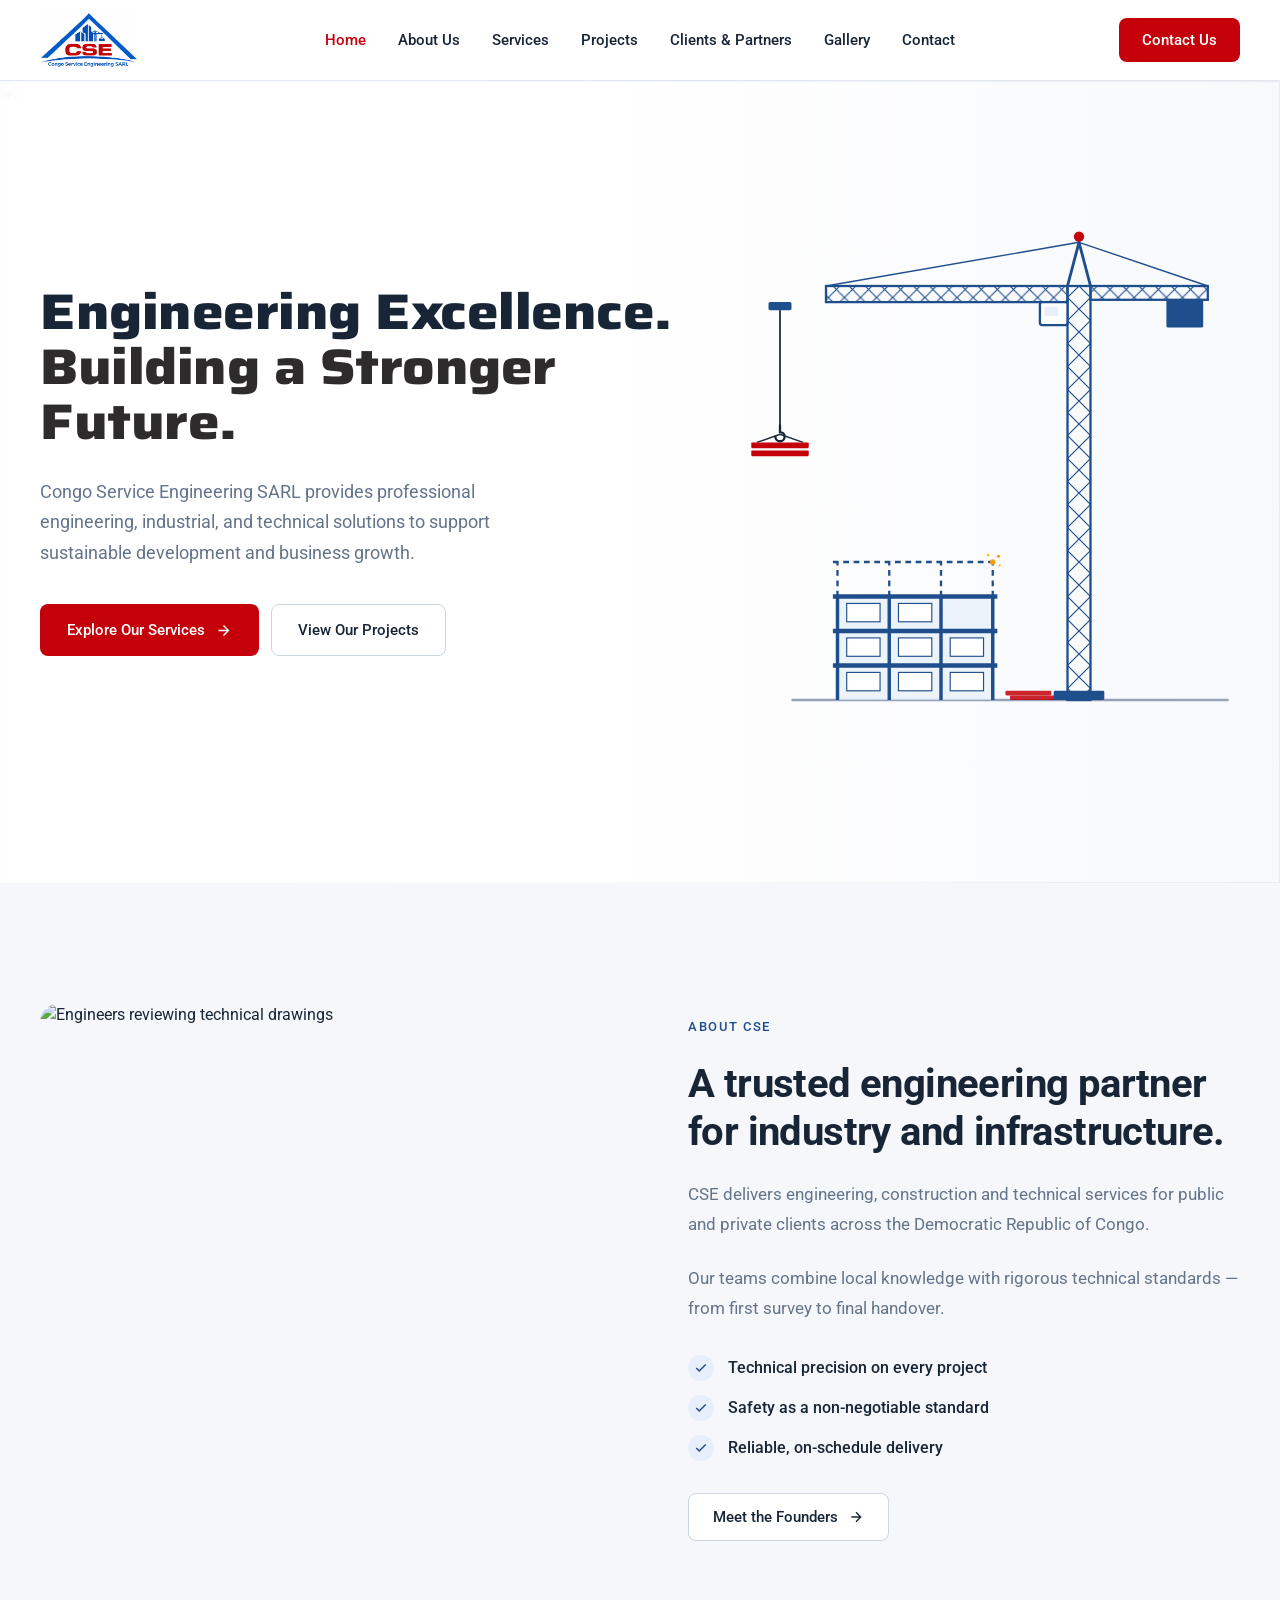
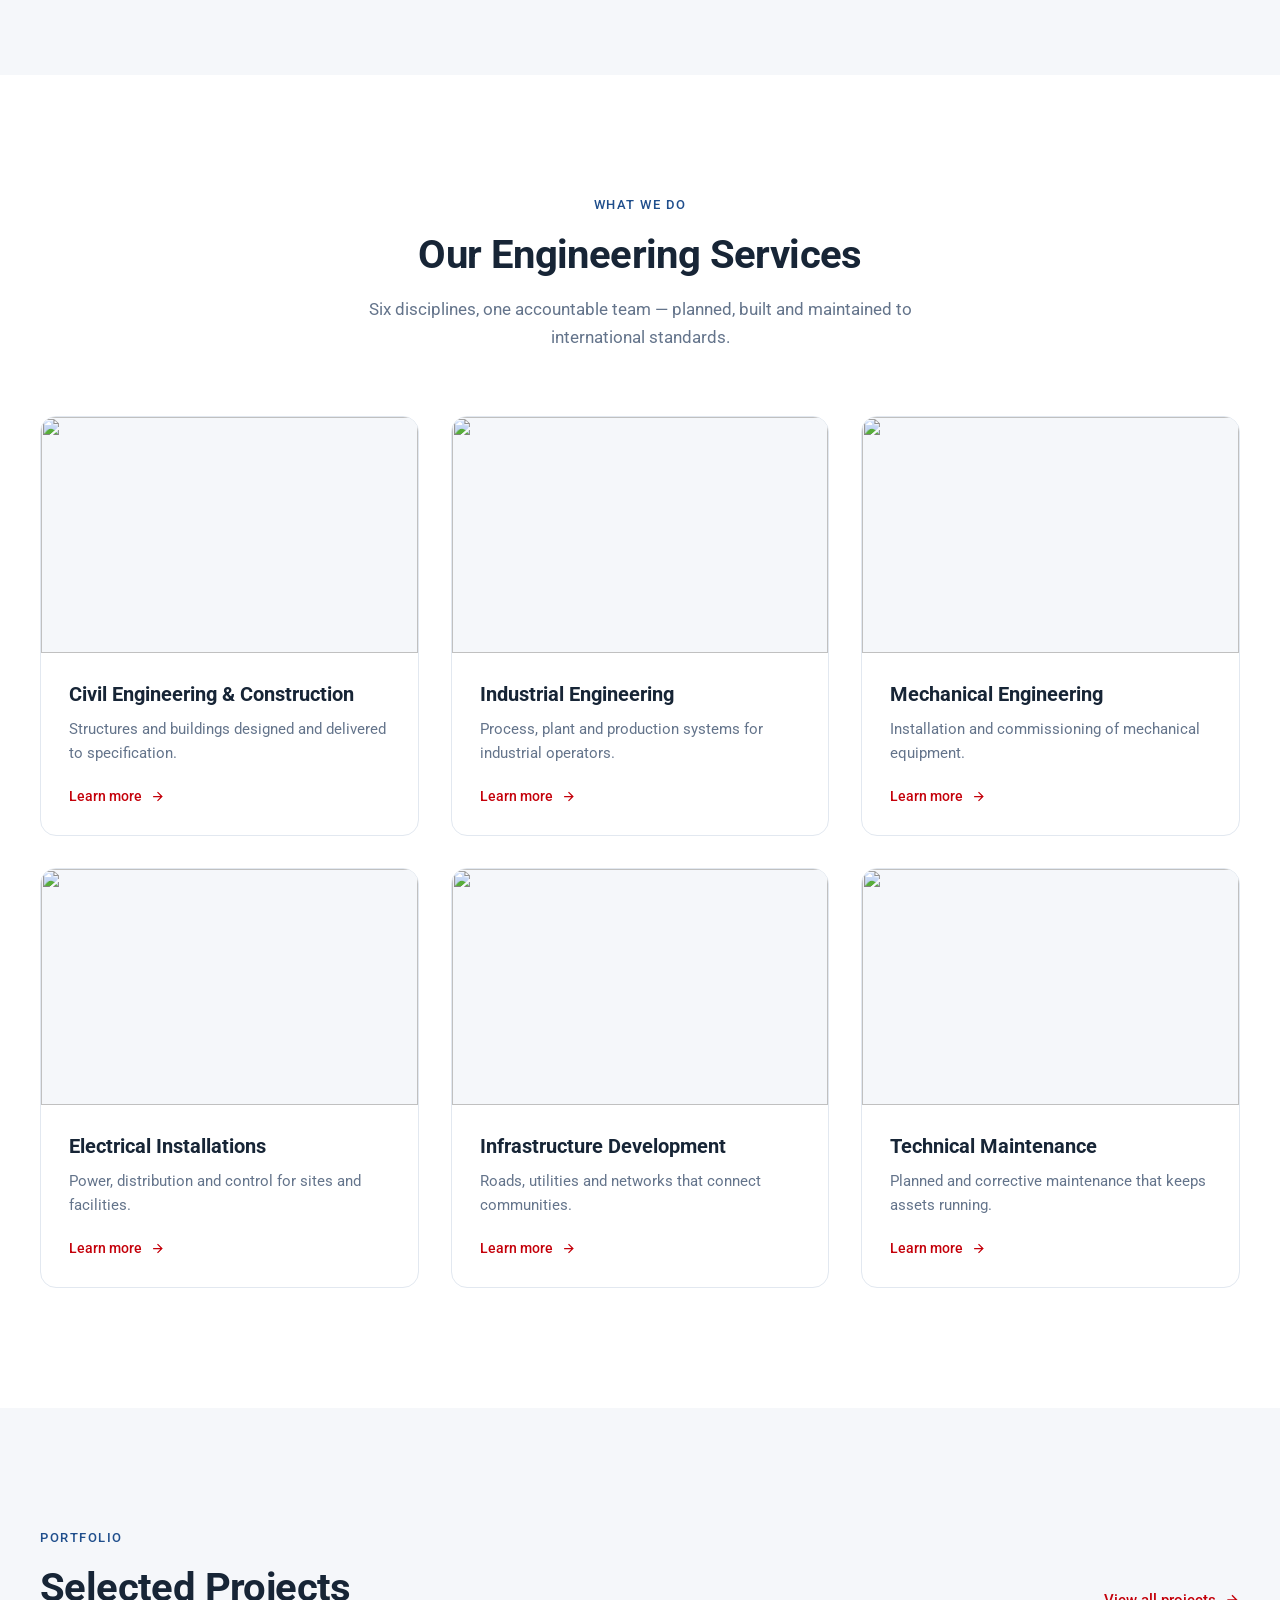
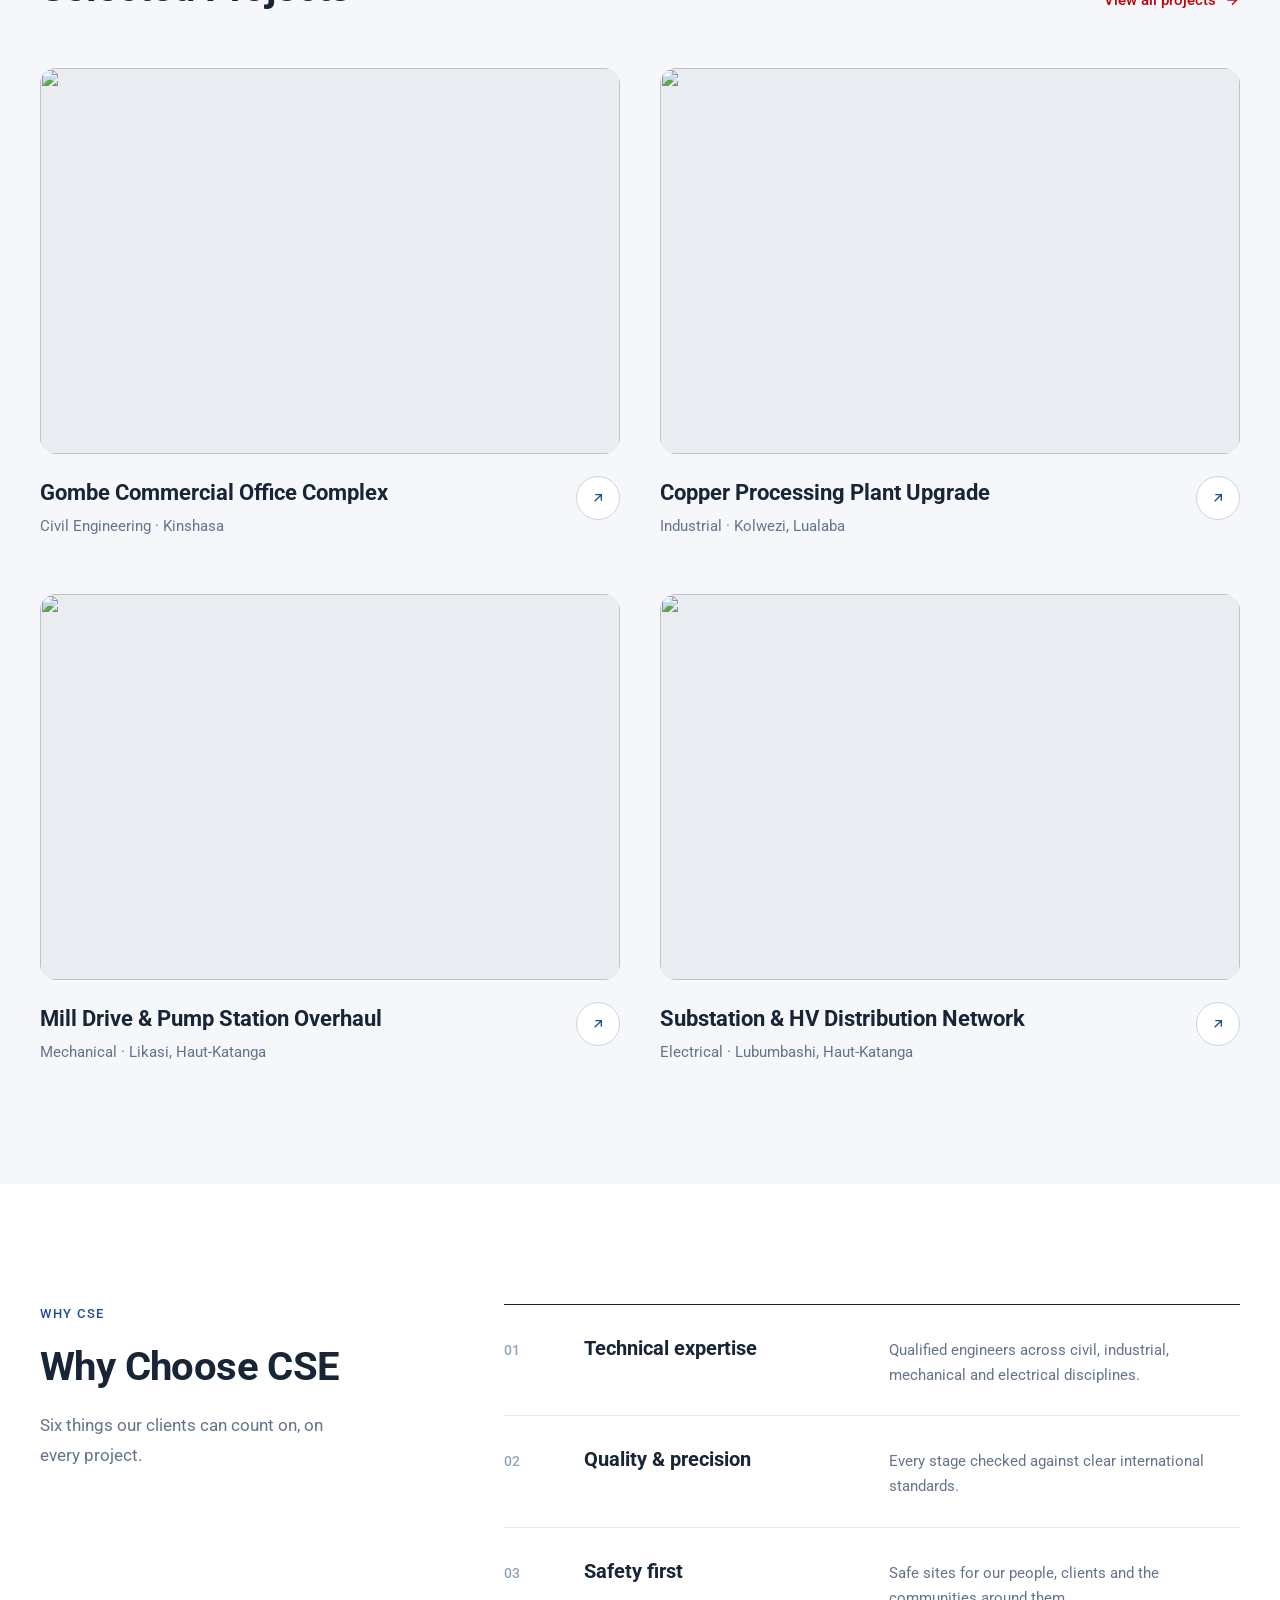
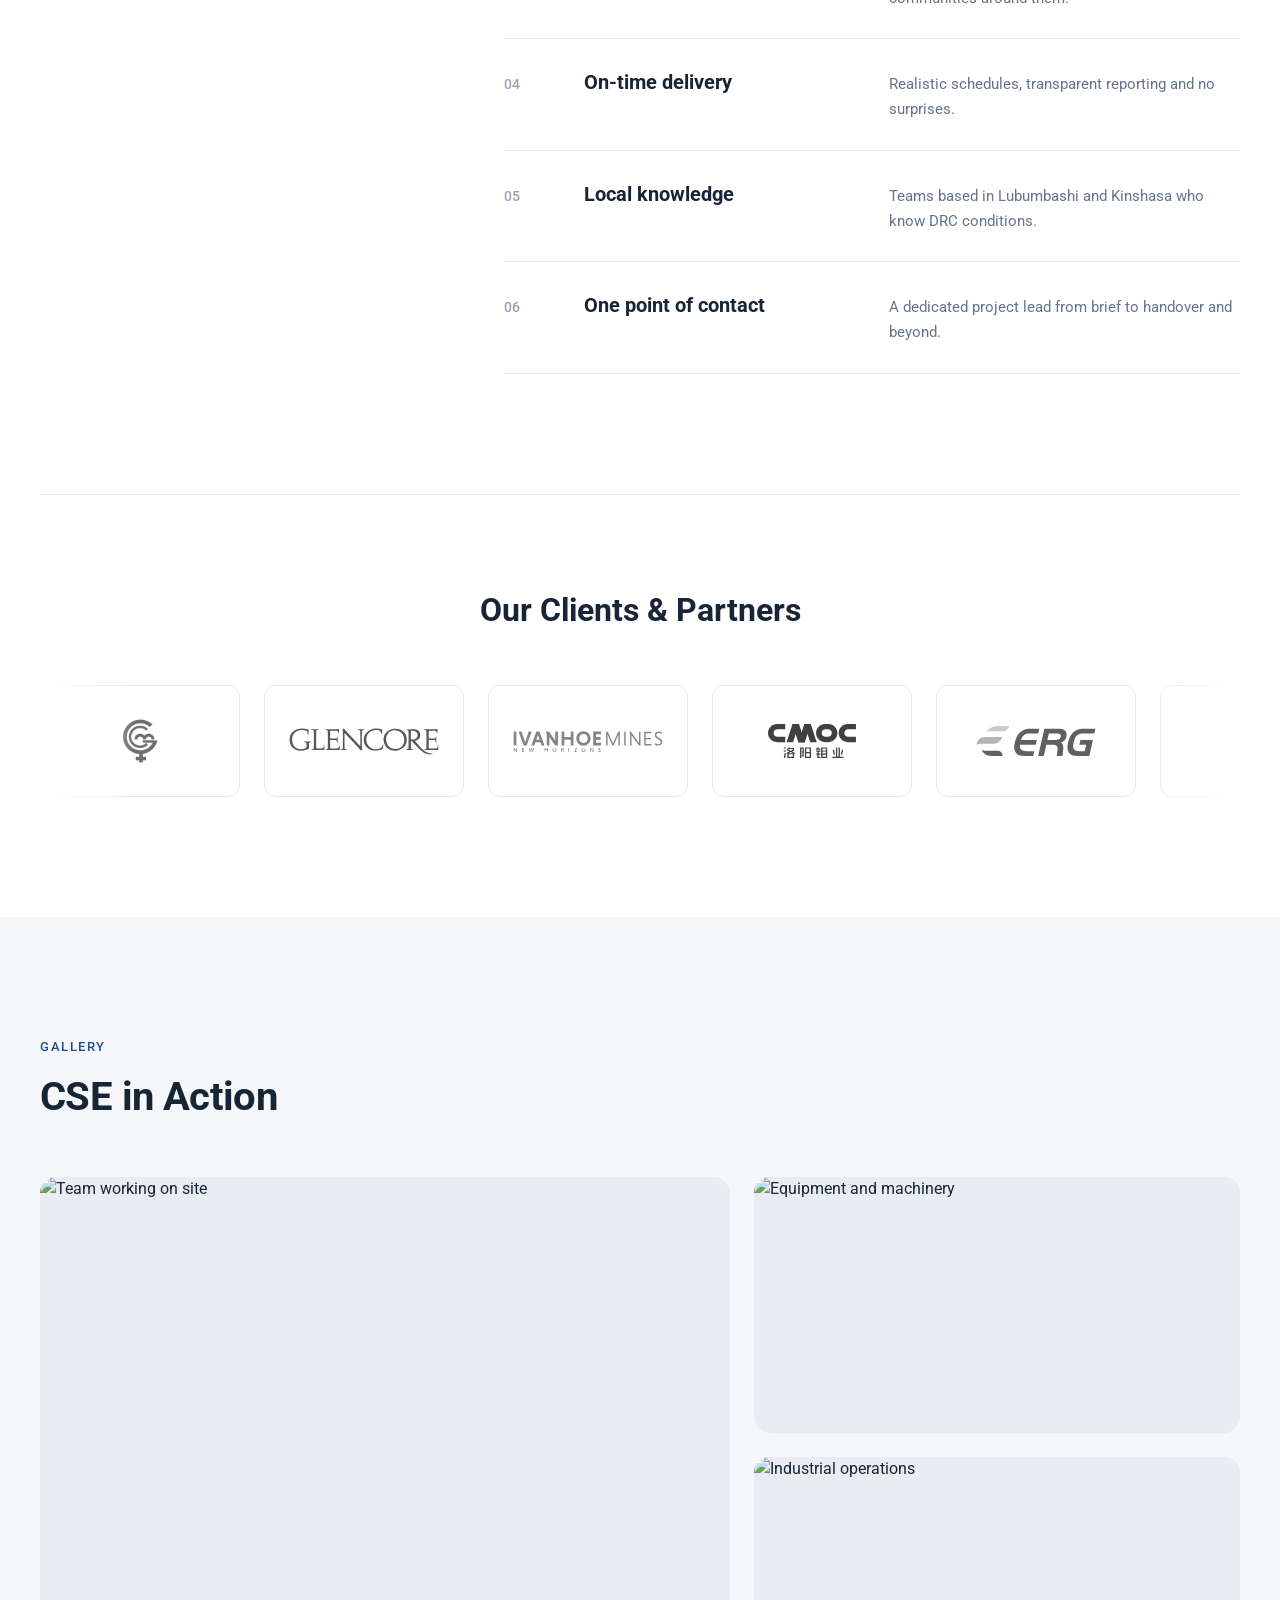
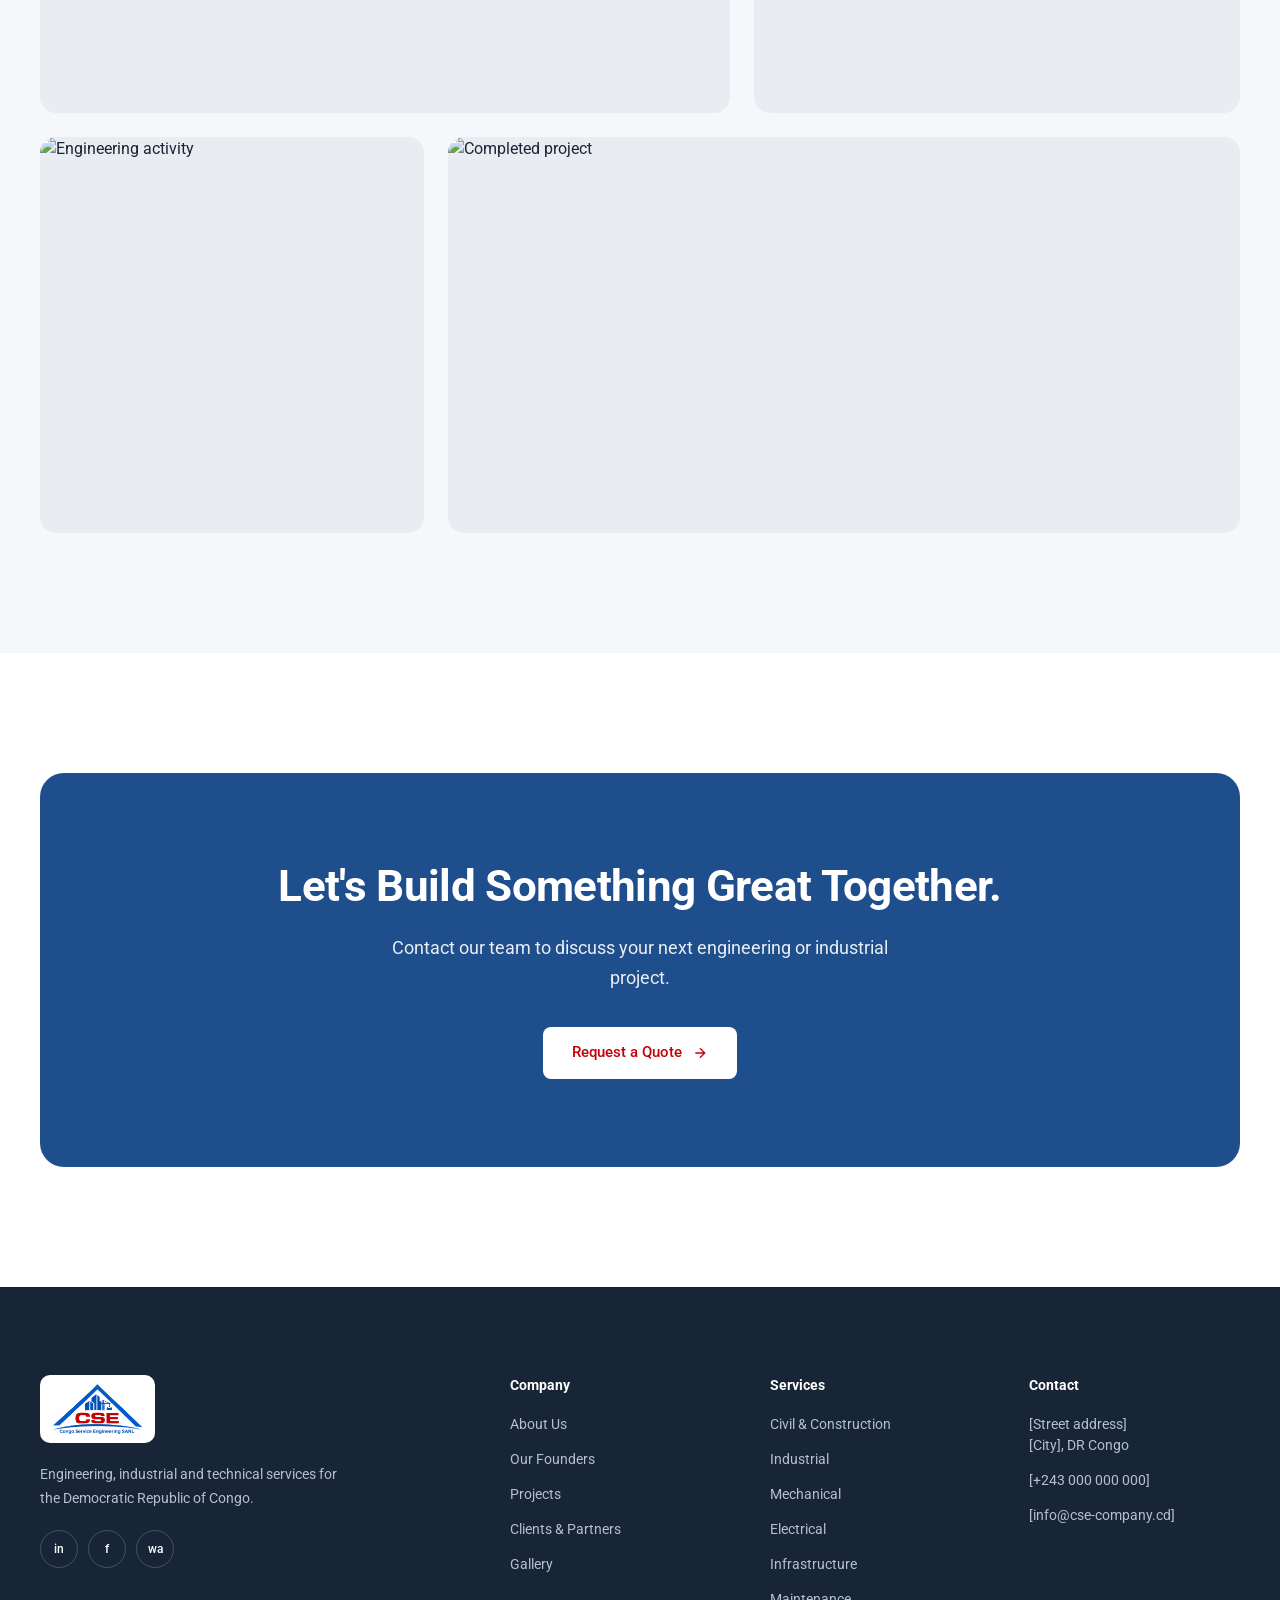
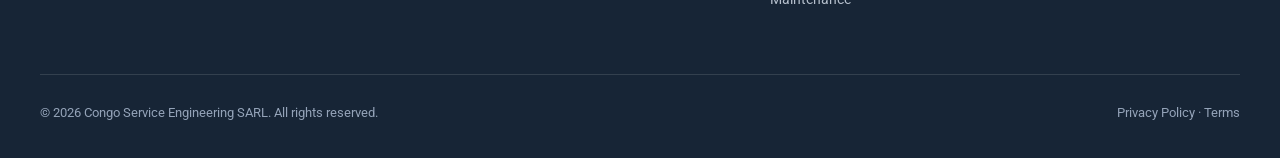
==== index.html @ 27ee791c "initial commit" ====
<!DOCTYPE html>
<html lang="en">
<head>
  <meta charset="utf-8">
  <meta name="viewport" content="width=device-width, initial-scale=1">
  <title>CSE — Congo Service Engineering SARL</title>
  <meta name="description" content="Congo Service Engineering SARL provides professional engineering, industrial and technical solutions across the Democratic Republic of Congo.">
  <link rel="icon" type="image/png" href="assets/cse-logo.png">
  <link rel="preconnect" href="https://fonts.googleapis.com">
  <link rel="preconnect" href="https://fonts.gstatic.com" crossorigin>
  <link href="https://fonts.googleapis.com/css2?family=Roboto:wght@400;500;700&family=Saira:wdth,wght@125,800&display=swap" rel="stylesheet">
  <link rel="stylesheet" href="css/styles.css">
</head>
<body>
  <a class="skip-link" href="#main">Skip to content</a>

  <header class="site-header">
    <div class="container header-inner">
      <a class="brand" href="index.html"><img src="assets/cse-logo.png" alt="CSE — Congo Service Engineering SARL" width="720" height="410"></a>
      <nav class="main-nav" aria-label="Main">
        <a href="index.html" aria-current="page">Home</a>
        <a href="index.html#about">About Us</a>
        <a href="services.html">Services</a>
        <a href="projects.html">Projects</a>
        <a href="index.html#clients">Clients &amp; Partners</a>
        <a href="index.html#gallery">Gallery</a>
        <a href="contact.html">Contact</a>
      </nav>
      <div class="header-actions">
        <a class="btn btn-primary btn-sm header-cta" href="contact.html">Contact Us</a>
        <button class="menu-toggle" type="button" aria-expanded="false" aria-controls="mobile-menu" aria-label="Open menu">
          <svg class="icon-open" width="20" height="20" viewBox="0 0 24 24" fill="none" stroke="currentColor" stroke-width="2" aria-hidden="true"><path d="M4 7h16M4 12h16M4 17h16"/></svg>
          <svg class="icon-close" width="20" height="20" viewBox="0 0 24 24" fill="none" stroke="currentColor" stroke-width="2" aria-hidden="true"><path d="M6 6l12 12M18 6 6 18"/></svg>
        </button>
      </div>
    </div>
    <nav class="mobile-menu" id="mobile-menu" aria-label="Mobile" hidden>
      <a href="index.html" aria-current="page">Home</a>
      <a href="index.html#about">About Us</a>
      <a href="services.html">Services</a>
      <a href="projects.html">Projects</a>
      <a href="index.html#clients">Clients &amp; Partners</a>
      <a href="index.html#gallery">Gallery</a>
      <a href="founders.html">Our Founders</a>
      <a class="btn btn-primary" href="contact.html">Contact Us</a>
    </nav>
  </header>

  <main id="main">
    <!-- Hero -->
    <section class="hero">
      <div class="hero__bg" aria-hidden="true">
        <img src="https://images.pexels.com/photos/2138126/pexels-photo-2138126.jpeg?auto=compress&cs=tinysrgb&w=1920" alt="" fetchpriority="high">
      </div>
      <div class="container hero__inner">
        <div class="hero__content">
          <span class="hero__badge">Engineering · DR Congo</span>
          <h1>Engineering Excellence.<br> <span>Building a Stronger Future.</span></h1>
          <p>Congo Service Engineering SARL provides professional engineering, industrial, and technical solutions to support sustainable development and business growth.</p>
          <div class="hero__actions">
            <a class="btn btn-primary" href="services.html">Explore Our Services
              <svg width="17" height="17" viewBox="0 0 24 24" fill="none" stroke="currentColor" stroke-width="2" aria-hidden="true"><path d="M5 12h14M12 5l7 7-7 7"/></svg>
            </a>
            <a class="btn btn-outline" href="projects.html">View Our Projects</a>
          </div>
          <div class="hero__media">
            <img class="cover" src="https://images.pexels.com/photos/1216589/pexels-photo-1216589.jpeg?auto=compress&cs=tinysrgb&w=800" alt="Engineers on an industrial site" loading="lazy">
          </div>
        </div>
        <div class="hero__art" aria-hidden="true">
          <svg viewBox="0 0 400 440" fill="none">
            <defs>
              <pattern id="lat-h" width="14" height="14" patternUnits="userSpaceOnUse"><path d="M0 0L14 14M14 0L0 14" stroke="#1F4E8C" stroke-width="1"/></pattern>
              <pattern id="lat-v" width="20" height="20" patternUnits="userSpaceOnUse"><path d="M0 0L20 20M20 0L0 20" stroke="#1F4E8C" stroke-width="1"/></pattern>
            </defs>

            <!-- ground -->
            <path d="M10 420H390" stroke="#94A3B8" stroke-width="2"/>

            <!-- building under construction -->
            <g class="build">
              <rect x="50" y="330" width="135" height="90" fill="#E6EFFB" opacity=".7"/>
              <path d="M50 420V330M95 420V330M140 420V330M185 420V330" stroke="#1F4E8C" stroke-width="3"/>
              <path d="M46 390H189M46 360H189M46 330H189" stroke="#1F4E8C" stroke-width="4"/>
              <g fill="#fff" stroke="#1F4E8C" stroke-width="1">
                <rect x="58" y="396" width="29" height="16"/><rect x="103" y="396" width="29" height="16"/><rect x="148" y="396" width="29" height="16"/>
                <rect x="58" y="366" width="29" height="16"/><rect x="103" y="366" width="29" height="16"/><rect x="148" y="366" width="29" height="16"/>
                <rect x="58" y="336" width="29" height="16"/><rect x="103" y="336" width="29" height="16"/>
              </g>
              <!-- unfinished top floor -->
              <path d="M50 330V300M95 330V300M140 330V300M185 330V300M46 300H189" stroke="#1F4E8C" stroke-width="2" stroke-dasharray="5 4"/>
              <g class="sparks">
                <circle cx="185" cy="300" r="2.4" fill="#F59E0B"/>
                <circle cx="190" cy="295" r="1.4" fill="#F59E0B"/>
                <circle cx="181" cy="294" r="1.2" fill="#FBBF24"/>
                <circle cx="191" cy="303" r="1" fill="#FBBF24"/>
              </g>
            </g>

            <!-- beams waiting to be lifted -->
            <g fill="#C4000A" opacity=".85">
              <rect x="196" y="412" width="40" height="4" rx="1"/><rect x="200" y="416" width="40" height="4" rx="1"/>
            </g>

            <!-- tower crane -->
            <rect x="250" y="60" width="20" height="360" fill="url(#lat-v)" stroke="#1F4E8C" stroke-width="2"/>
            <rect x="238" y="412" width="44" height="8" rx="1" fill="#1F4E8C"/>
            <path d="M250 60L260 22L270 60" stroke="#1F4E8C" stroke-width="2.5" stroke-linejoin="round"/>
            <path d="M260 22L40 60M260 22L372 60" stroke="#1F4E8C" stroke-width="1.2"/>
            <rect x="40" y="60" width="210" height="14" fill="url(#lat-h)" stroke="#1F4E8C" stroke-width="2"/>
            <rect x="270" y="60" width="102" height="12" fill="url(#lat-h)" stroke="#1F4E8C" stroke-width="2"/>
            <rect x="336" y="72" width="32" height="24" rx="1" fill="#1F4E8C"/>
            <rect x="226" y="74" width="24" height="20" rx="2" fill="#fff" stroke="#1F4E8C" stroke-width="2"/>
            <rect x="230" y="78" width="12" height="8" fill="#E6EFFB"/>
            <circle class="beacon" cx="260" cy="17" r="4.5" fill="#C4000A"/>

            <!-- trolley, cable and load -->
            <g class="trolley">
              <rect x="-10" y="74" width="20" height="7" rx="1.5" fill="#1F4E8C"/>
              <rect class="cable" x="-0.75" y="81" width="1.5" height="100" fill="#172536"/>
              <g class="hoist">
                <g class="swing">
                  <path d="M0 181v6a4 4 0 1 1-4 4" stroke="#172536" stroke-width="2" stroke-linecap="round"/>
                  <path d="M-20 196L0 189L20 196" stroke="#172536" stroke-width="1.2"/>
                  <rect x="-25" y="196" width="50" height="5" rx="1" fill="#C4000A"/>
                  <rect x="-25" y="203" width="50" height="5" rx="1" fill="#C4000A"/>
                </g>
              </g>
            </g>
          </svg>
        </div>
      </div>
    </section>

    <!-- About -->
    <section class="section section--soft" id="about" aria-labelledby="about-title">
      <div class="container about-grid">
        <div class="about-media">
          <img src="https://images.pexels.com/photos/8961065/pexels-photo-8961065.jpeg?auto=compress&cs=tinysrgb&w=1200" alt="Engineers reviewing technical drawings" loading="lazy">
        </div>
        <div class="about-body">
          <span class="eyebrow">About CSE</span>
          <h2 class="h2" id="about-title">A trusted engineering partner for industry and infrastructure.</h2>
          <p class="lead">CSE delivers engineering, construction and technical services for public and private clients across the Democratic Republic of Congo.</p>
          <p class="lead">Our teams combine local knowledge with rigorous technical standards — from first survey to final handover.</p>
          <ul class="check-list">
            <li><span class="check" aria-hidden="true"><svg width="14" height="14" viewBox="0 0 24 24" fill="none" stroke="currentColor" stroke-width="2.5"><path d="M20 6 9 17l-5-5"/></svg></span>Technical precision on every project</li>
            <li><span class="check" aria-hidden="true"><svg width="14" height="14" viewBox="0 0 24 24" fill="none" stroke="currentColor" stroke-width="2.5"><path d="M20 6 9 17l-5-5"/></svg></span>Safety as a non-negotiable standard</li>
            <li><span class="check" aria-hidden="true"><svg width="14" height="14" viewBox="0 0 24 24" fill="none" stroke="currentColor" stroke-width="2.5"><path d="M20 6 9 17l-5-5"/></svg></span>Reliable, on-schedule delivery</li>
          </ul>
          <a class="btn btn-outline btn-outline--white btn-md" href="founders.html">Meet the Founders
            <svg width="16" height="16" viewBox="0 0 24 24" fill="none" stroke="currentColor" stroke-width="2" aria-hidden="true"><path d="M5 12h14M12 5l7 7-7 7"/></svg>
          </a>
        </div>
      </div>
    </section>

    <!-- Services -->
    <section class="section" id="services" aria-labelledby="services-title">
      <div class="container">
        <div class="section-head section-head--center">
          <span class="eyebrow">What we do</span>
          <h2 class="h2" id="services-title">Our Engineering Services</h2>
          <p class="lead">Six disciplines, one accountable team — planned, built and maintained to international standards.</p>
        </div>
        <div class="service-grid">
          <a class="service-card" href="services.html#civil">
            <div class="service-card__media"><img class="cover" src="https://images.pexels.com/photos/1117452/pexels-photo-1117452.jpeg?auto=compress&cs=tinysrgb&w=900" alt="" loading="lazy"></div>
            <div class="service-card__body">
              <h3 class="service-card__title">Civil Engineering &amp; Construction</h3>
              <p class="service-card__text">Structures and buildings designed and delivered to specification.</p>
              <span class="service-card__more">Learn more <svg width="15" height="15" viewBox="0 0 24 24" fill="none" stroke="currentColor" stroke-width="2" aria-hidden="true"><path d="M5 12h14M12 5l7 7-7 7"/></svg></span>
              <svg class="service-card__chev" width="18" height="18" viewBox="0 0 24 24" fill="none" stroke="currentColor" stroke-width="2" aria-hidden="true"><path d="M5 12h14M12 5l7 7-7 7"/></svg>
            </div>
          </a>
          <a class="service-card" href="services.html#industrial">
            <div class="service-card__media"><img class="cover" src="https://images.pexels.com/photos/257700/pexels-photo-257700.jpeg?auto=compress&cs=tinysrgb&w=900" alt="" loading="lazy"></div>
            <div class="service-card__body">
              <h3 class="service-card__title">Industrial Engineering</h3>
              <p class="service-card__text">Process, plant and production systems for industrial operators.</p>
              <span class="service-card__more">Learn more <svg width="15" height="15" viewBox="0 0 24 24" fill="none" stroke="currentColor" stroke-width="2" aria-hidden="true"><path d="M5 12h14M12 5l7 7-7 7"/></svg></span>
              <svg class="service-card__chev" width="18" height="18" viewBox="0 0 24 24" fill="none" stroke="currentColor" stroke-width="2" aria-hidden="true"><path d="M5 12h14M12 5l7 7-7 7"/></svg>
            </div>
          </a>
          <a class="service-card" href="services.html#mechanical">
            <div class="service-card__media"><img class="cover" src="https://images.pexels.com/photos/190574/pexels-photo-190574.jpeg?auto=compress&cs=tinysrgb&w=900" alt="" loading="lazy"></div>
            <div class="service-card__body">
              <h3 class="service-card__title">Mechanical Engineering</h3>
              <p class="service-card__text">Installation and commissioning of mechanical equipment.</p>
              <span class="service-card__more">Learn more <svg width="15" height="15" viewBox="0 0 24 24" fill="none" stroke="currentColor" stroke-width="2" aria-hidden="true"><path d="M5 12h14M12 5l7 7-7 7"/></svg></span>
              <svg class="service-card__chev" width="18" height="18" viewBox="0 0 24 24" fill="none" stroke="currentColor" stroke-width="2" aria-hidden="true"><path d="M5 12h14M12 5l7 7-7 7"/></svg>
            </div>
          </a>
          <a class="service-card" href="services.html#electrical">
            <div class="service-card__media"><img class="cover" src="https://images.pexels.com/photos/442150/pexels-photo-442150.jpeg?auto=compress&cs=tinysrgb&w=900" alt="" loading="lazy"></div>
            <div class="service-card__body">
              <h3 class="service-card__title">Electrical Installations</h3>
              <p class="service-card__text">Power, distribution and control for sites and facilities.</p>
              <span class="service-card__more">Learn more <svg width="15" height="15" viewBox="0 0 24 24" fill="none" stroke="currentColor" stroke-width="2" aria-hidden="true"><path d="M5 12h14M12 5l7 7-7 7"/></svg></span>
              <svg class="service-card__chev" width="18" height="18" viewBox="0 0 24 24" fill="none" stroke="currentColor" stroke-width="2" aria-hidden="true"><path d="M5 12h14M12 5l7 7-7 7"/></svg>
            </div>
          </a>
          <a class="service-card" href="services.html#infrastructure">
            <div class="service-card__media"><img class="cover" src="https://images.pexels.com/photos/2138126/pexels-photo-2138126.jpeg?auto=compress&cs=tinysrgb&w=900" alt="" loading="lazy"></div>
            <div class="service-card__body">
              <h3 class="service-card__title">Infrastructure Development</h3>
              <p class="service-card__text">Roads, utilities and networks that connect communities.</p>
              <span class="service-card__more">Learn more <svg width="15" height="15" viewBox="0 0 24 24" fill="none" stroke="currentColor" stroke-width="2" aria-hidden="true"><path d="M5 12h14M12 5l7 7-7 7"/></svg></span>
              <svg class="service-card__chev" width="18" height="18" viewBox="0 0 24 24" fill="none" stroke="currentColor" stroke-width="2" aria-hidden="true"><path d="M5 12h14M12 5l7 7-7 7"/></svg>
            </div>
          </a>
          <a class="service-card" href="services.html#maintenance">
            <div class="service-card__media"><img class="cover" src="https://images.pexels.com/photos/2965260/pexels-photo-2965260.jpeg?auto=compress&cs=tinysrgb&w=900" alt="" loading="lazy"></div>
            <div class="service-card__body">
              <h3 class="service-card__title">Technical Maintenance</h3>
              <p class="service-card__text">Planned and corrective maintenance that keeps assets running.</p>
              <span class="service-card__more">Learn more <svg width="15" height="15" viewBox="0 0 24 24" fill="none" stroke="currentColor" stroke-width="2" aria-hidden="true"><path d="M5 12h14M12 5l7 7-7 7"/></svg></span>
              <svg class="service-card__chev" width="18" height="18" viewBox="0 0 24 24" fill="none" stroke="currentColor" stroke-width="2" aria-hidden="true"><path d="M5 12h14M12 5l7 7-7 7"/></svg>
            </div>
          </a>
        </div>
      </div>
    </section>

    <!-- Featured projects -->
    <section class="section section--soft" aria-labelledby="projects-title">
      <div class="container">
        <div class="section-head section-head--split">
          <div>
            <span class="eyebrow">Portfolio</span>
            <h2 class="h2" id="projects-title">Selected Projects</h2>
          </div>
          <a class="link-arrow" href="projects.html">View all projects
            <svg width="16" height="16" viewBox="0 0 24 24" fill="none" stroke="currentColor" stroke-width="2" aria-hidden="true"><path d="M5 12h14M12 5l7 7-7 7"/></svg>
          </a>
        </div>
        <div class="featured-grid">
          <a class="project-feature" href="projects.html">
            <div class="project-feature__media"><img class="cover" src="https://images.pexels.com/photos/2219024/pexels-photo-2219024.jpeg?auto=compress&cs=tinysrgb&w=1200" alt="" loading="lazy"></div>
            <div class="project-feature__meta">
              <div><h3 class="project-feature__name">Gombe Commercial Office Complex</h3><span class="project-feature__sub">Civil Engineering · Kinshasa</span></div>
              <span class="round-arrow" aria-hidden="true"><svg width="16" height="16" viewBox="0 0 24 24" fill="none" stroke="currentColor" stroke-width="2"><path d="M7 17 17 7M8 7h9v9"/></svg></span>
            </div>
          </a>
          <a class="project-feature" href="projects.html">
            <div class="project-feature__media"><img class="cover" src="https://images.pexels.com/photos/236705/pexels-photo-236705.jpeg?auto=compress&cs=tinysrgb&w=1200" alt="" loading="lazy"></div>
            <div class="project-feature__meta">
              <div><h3 class="project-feature__name">Copper Processing Plant Upgrade</h3><span class="project-feature__sub">Industrial · Kolwezi, Lualaba</span></div>
              <span class="round-arrow" aria-hidden="true"><svg width="16" height="16" viewBox="0 0 24 24" fill="none" stroke="currentColor" stroke-width="2"><path d="M7 17 17 7M8 7h9v9"/></svg></span>
            </div>
          </a>
          <a class="project-feature" href="projects.html">
            <div class="project-feature__media"><img class="cover" src="https://images.pexels.com/photos/1145434/pexels-photo-1145434.jpeg?auto=compress&cs=tinysrgb&w=1200" alt="" loading="lazy"></div>
            <div class="project-feature__meta">
              <div><h3 class="project-feature__name">Mill Drive &amp; Pump Station Overhaul</h3><span class="project-feature__sub">Mechanical · Likasi, Haut-Katanga</span></div>
              <span class="round-arrow" aria-hidden="true"><svg width="16" height="16" viewBox="0 0 24 24" fill="none" stroke="currentColor" stroke-width="2"><path d="M7 17 17 7M8 7h9v9"/></svg></span>
            </div>
          </a>
          <a class="project-feature" href="projects.html">
            <div class="project-feature__media"><img class="cover" src="https://images.pexels.com/photos/247763/pexels-photo-247763.jpeg?auto=compress&cs=tinysrgb&w=1200" alt="" loading="lazy"></div>
            <div class="project-feature__meta">
              <div><h3 class="project-feature__name">Substation &amp; HV Distribution Network</h3><span class="project-feature__sub">Electrical · Lubumbashi, Haut-Katanga</span></div>
              <span class="round-arrow" aria-hidden="true"><svg width="16" height="16" viewBox="0 0 24 24" fill="none" stroke="currentColor" stroke-width="2"><path d="M7 17 17 7M8 7h9v9"/></svg></span>
            </div>
          </a>
        </div>
      </div>
    </section>

    <!-- Why CSE -->
    <section class="section" aria-labelledby="why-title">
      <div class="container why-grid">
        <div class="why-intro">
          <span class="eyebrow">Why CSE</span>
          <h2 class="h2" id="why-title">Why Choose CSE</h2>
          <p class="lead">Six things our clients can count on, on every project.</p>
        </div>
        <ol class="why-list">
          <li class="why-item"><span class="why-item__n">01</span><h3 class="why-item__t">Technical expertise</h3><p class="why-item__d">Qualified engineers across civil, industrial, mechanical and electrical disciplines.</p></li>
          <li class="why-item"><span class="why-item__n">02</span><h3 class="why-item__t">Quality &amp; precision</h3><p class="why-item__d">Every stage checked against clear international standards.</p></li>
          <li class="why-item"><span class="why-item__n">03</span><h3 class="why-item__t">Safety first</h3><p class="why-item__d">Safe sites for our people, clients and the communities around them.</p></li>
          <li class="why-item"><span class="why-item__n">04</span><h3 class="why-item__t">On-time delivery</h3><p class="why-item__d">Realistic schedules, transparent reporting and no surprises.</p></li>
          <li class="why-item"><span class="why-item__n">05</span><h3 class="why-item__t">Local knowledge</h3><p class="why-item__d">Teams based in Lubumbashi and Kinshasa who know DRC conditions.</p></li>
          <li class="why-item"><span class="why-item__n">06</span><h3 class="why-item__t">One point of contact</h3><p class="why-item__d">A dedicated project lead from brief to handover and beyond.</p></li>
        </ol>
      </div>
    </section>

    <!-- Clients -->
    <section class="clients" id="clients" aria-labelledby="clients-title">
      <div class="container">
        <div class="clients__inner">
          <h2 id="clients-title">Our Clients &amp; Partners</h2>
          <div class="marquee">
            <ul class="marquee__track">
              <li class="logo-tile"><img src="assets/logos/gecamines.jpg" alt="Gécamines" style="--h:56px" loading="lazy"></li>
              <li class="logo-tile"><img src="assets/logos/glencore.svg" alt="Glencore" style="--h:30px" loading="lazy"></li>
              <li class="logo-tile"><img src="assets/logos/ivanhoe.svg" alt="Ivanhoe Mines" style="--h:30px" loading="lazy"></li>
              <li class="logo-tile"><img src="assets/logos/cmoc.svg" alt="CMOC" style="--h:34px" loading="lazy"></li>
              <li class="logo-tile"><img src="assets/logos/erg.svg" alt="ERG" style="--h:30px" loading="lazy"></li>
              <li class="logo-tile"><img src="assets/logos/barrick.svg" alt="Barrick" style="--h:34px" loading="lazy"></li>
              <li class="logo-tile"><img src="assets/logos/anglogold.svg" alt="AngloGold Ashanti" style="--h:40px" loading="lazy"></li>
              <li class="logo-tile"><img src="assets/logos/mmg.jpg" alt="MMG" style="--h:44px" loading="lazy"></li>
              <li class="logo-tile"><img src="assets/logos/zijin.svg" alt="Zijin Mining" style="--h:40px" loading="lazy"></li>
              <li class="logo-tile"><img src="assets/logos/snel.svg" alt="SNEL" style="--h:48px" loading="lazy"></li>
              <li class="logo-tile"><img src="assets/logos/vodacom.svg" alt="Vodacom" style="--h:34px" loading="lazy"></li>
              <li class="logo-tile"><img src="assets/logos/total.svg" alt="TotalEnergies" style="--h:44px" loading="lazy"></li>
              <li class="logo-tile"><img src="assets/logos/rawbank.png" alt="Rawbank" style="--h:36px" loading="lazy"></li>
              <li class="logo-tile"><img src="assets/logos/caterpillar.svg" alt="Caterpillar" style="--h:30px" loading="lazy"></li>
              <li class="logo-tile"><img src="assets/logos/abb.svg" alt="ABB" style="--h:30px" loading="lazy"></li>
              <li class="logo-tile"><img src="assets/logos/siemens.svg" alt="Siemens" style="--h:24px" loading="lazy"></li>
            </ul>
          </div>
        </div>
      </div>
    </section>

    <!-- Gallery -->
    <section class="section section--soft" id="gallery" aria-labelledby="gallery-title">
      <div class="container">
        <div class="section-head section-head--split">
          <div>
            <span class="eyebrow">Gallery</span>
            <h2 class="h2" id="gallery-title">CSE in Action</h2>
          </div>
        </div>
        <div class="gallery">
          <figure class="g-1"><img class="cover" src="https://images.pexels.com/photos/585419/pexels-photo-585419.jpeg?auto=compress&cs=tinysrgb&w=1400" alt="Team working on site" loading="lazy"></figure>
          <figure class="g-2"><img class="cover" src="https://images.pexels.com/photos/1474993/pexels-photo-1474993.jpeg?auto=compress&cs=tinysrgb&w=1000" alt="Equipment and machinery" loading="lazy"></figure>
          <figure class="g-3"><img class="cover" src="https://images.pexels.com/photos/236705/pexels-photo-236705.jpeg?auto=compress&cs=tinysrgb&w=1000" alt="Industrial operations" loading="lazy"></figure>
          <figure class="g-4"><img class="cover" src="https://images.pexels.com/photos/1108101/pexels-photo-1108101.jpeg?auto=compress&cs=tinysrgb&w=800" alt="Engineering activity" loading="lazy"></figure>
          <figure class="g-5"><img class="cover" src="https://images.pexels.com/photos/1117452/pexels-photo-1117452.jpeg?auto=compress&cs=tinysrgb&w=1400" alt="Completed project" loading="lazy"></figure>
        </div>
      </div>
    </section>

    <!-- CTA -->
    <section class="section">
      <div class="container">
        <div class="cta-band">
          <h2>Let's Build Something Great Together.</h2>
          <p>Contact our team to discuss your next engineering or industrial project.</p>
          <a class="btn btn-white" href="contact.html#quote">Request a Quote
            <svg width="16" height="16" viewBox="0 0 24 24" fill="none" stroke="currentColor" stroke-width="2" aria-hidden="true"><path d="M5 12h14M12 5l7 7-7 7"/></svg>
          </a>
        </div>
      </div>
    </section>
  </main>

  <footer class="site-footer">
    <div class="container footer-inner">
      <div class="footer-grid">
        <div class="footer-brand">
          <a class="footer-logo" href="index.html"><img src="assets/cse-logo.png" alt="CSE — Congo Service Engineering SARL" width="720" height="410" loading="lazy"></a>
          <p>Engineering, industrial and technical services for the Democratic Republic of Congo.</p>
          <div class="socials">
            <a href="#" aria-label="LinkedIn">in</a>
            <a href="#" aria-label="Facebook">f</a>
            <a href="#" aria-label="WhatsApp">wa</a>
          </div>
        </div>
        <nav class="footer-col" aria-labelledby="f-company">
          <h2 id="f-company">Company</h2>
          <a href="index.html#about">About Us</a>
          <a href="founders.html">Our Founders</a>
          <a href="projects.html">Projects</a>
          <a href="index.html#clients">Clients &amp; Partners</a>
          <a href="index.html#gallery">Gallery</a>
        </nav>
        <nav class="footer-col" aria-labelledby="f-services">
          <h2 id="f-services">Services</h2>
          <a href="services.html#civil">Civil &amp; Construction</a>
          <a href="services.html#industrial">Industrial</a>
          <a href="services.html#mechanical">Mechanical</a>
          <a href="services.html#electrical">Electrical</a>
          <a href="services.html#infrastructure">Infrastructure</a>
          <a href="services.html#maintenance">Maintenance</a>
        </nav>
        <div class="footer-col footer-col--contact">
          <h2>Contact</h2>
          <address>[Street address]<br>[City], DR Congo</address>
          <a href="tel:+243000000000">[+243 000 000 000]</a>
          <a href="mailto:info@cse-company.cd">[info@cse-company.cd]</a>
        </div>
      </div>
      <div class="footer-bottom">
        <span>© <span data-year>2026</span> Congo Service Engineering SARL. All rights reserved.</span>
        <span><a href="#">Privacy Policy</a> · <a href="#">Terms</a></span>
      </div>
    </div>
  </footer>

  <script src="js/main.js"></script>
</body>
</html>
---- css/styles.css ----
/* CSE — Congo Service Engineering SARL */

:root {
  --red: #C4000A;
  --red-dark: #A00008;
  --red-tint: #FBECEC;
  --blue: #1F4E8C;
  --blue-tint: #E6EFFB;
  --ink: #172536;
  --text: #334155;
  --muted: #64748B;
  --subtle: #94A3B8;
  --line: #E2E8F0;
  --line-strong: #CBD5E1;
  --soft: #F5F7FA;
  --white: #FFFFFF;
  --footer-text: #B6C0CD;
  --container: 1280px;
  --gutter: 40px;
  --radius: 8px;
  --header-h: 80px;
}

*, *::before, *::after { box-sizing: border-box; }

html { scroll-behavior: smooth; scroll-padding-top: calc(var(--header-h) + 16px); }

body {
  margin: 0;
  background: var(--white);
  color: var(--ink);
  font-family: 'Roboto', system-ui, -apple-system, 'Segoe UI', sans-serif;
  font-size: 16px;
  line-height: 1.5;
  -webkit-font-smoothing: antialiased;
}

img { display: block; max-width: 100%; }
a { color: var(--red); text-decoration: none; }
a:hover { color: var(--red-dark); }
button, input, select, textarea { font: inherit; color: inherit; }
h1, h2, h3, p { margin: 0; }

:focus-visible { outline: 2px solid var(--red); outline-offset: 2px; }

.sr-only {
  position: absolute; width: 1px; height: 1px; padding: 0; margin: -1px;
  overflow: hidden; clip: rect(0 0 0 0); white-space: nowrap; border: 0;
}

.skip-link {
  position: absolute; left: 16px; top: -60px; z-index: 100;
  background: var(--ink); color: #fff; padding: 10px 16px; border-radius: var(--radius);
}
.skip-link:focus { top: 12px; color: #fff; }

.container { max-width: var(--container); margin: 0 auto; padding: 0 var(--gutter); }
.section { padding: 120px 0; }
.section--soft { background: var(--soft); }

/* ---------- Type ---------- */

.eyebrow {
  display: block;
  font-size: 13px; font-weight: 500; letter-spacing: 0.12em; text-transform: uppercase;
  color: var(--blue);
}
.h2 {
  font-size: 40px; line-height: 1.2; letter-spacing: -0.015em; font-weight: 700;
  text-wrap: balance;
}
.lead { font-size: 17px; line-height: 1.75; color: var(--muted); text-wrap: pretty; }

.section-head { display: flex; flex-direction: column; gap: 16px; }
.section-head--center { align-items: center; text-align: center; margin-bottom: 64px; }
.section-head--center .lead { max-width: 560px; line-height: 1.7; }
.section-head--split {
  flex-direction: row; justify-content: space-between; align-items: flex-end;
  gap: 40px; margin-bottom: 56px;
}
.section-head--split > div { display: flex; flex-direction: column; gap: 16px; }

.link-arrow {
  display: inline-flex; align-items: center; gap: 8px;
  font-size: 15px; font-weight: 500; white-space: nowrap;
}

/* ---------- Buttons ---------- */

.btn {
  display: inline-flex; align-items: center; justify-content: center; gap: 10px;
  height: 52px; padding: 0 26px;
  border-radius: var(--radius); border: 1px solid transparent;
  font-size: 15px; font-weight: 500; line-height: 1; white-space: nowrap;
  cursor: pointer; transition: background-color .2s, border-color .2s, color .2s;
}
.btn svg { flex: none; }
.btn-primary { background: var(--red); color: #fff; }
.btn-primary:hover { background: var(--red-dark); color: #fff; }
.btn-outline { border-color: var(--line-strong); color: var(--ink); background: transparent; }
.btn-outline:hover { border-color: var(--red); color: var(--red); }
.btn-outline--white { background: #fff; }
.btn-white { background: #fff; color: var(--red); }
.btn-white:hover { background: var(--red-tint); color: var(--red-dark); }
.btn-sm { height: 44px; padding: 0 22px; }
.btn-md { height: 48px; padding: 0 24px; }

/* ---------- Header ---------- */

.site-header {
  position: sticky; top: 0; z-index: 50;
  background: var(--white); border-bottom: 1px solid var(--line);
}
.header-inner { height: var(--header-h); display: flex; align-items: center; gap: 40px; }
.brand { flex: 1; display: flex; align-items: center; }
.brand img { height: 56px; width: auto; }
.main-nav { display: flex; gap: 32px; font-size: 15px; font-weight: 500; }
.main-nav a { color: var(--ink); transition: color .2s; white-space: nowrap; }
.main-nav a:hover, .main-nav a[aria-current="page"] { color: var(--red); }
.header-actions { flex: 1; display: flex; justify-content: flex-end; align-items: center; gap: 12px; }

.menu-toggle {
  display: none;
  width: 44px; height: 44px; border-radius: 10px;
  border: 1px solid var(--line); background: #fff; color: var(--ink);
  align-items: center; justify-content: center; cursor: pointer;
}
.menu-toggle .icon-close { display: none; }
.menu-toggle[aria-expanded="true"] .icon-open { display: none; }
.menu-toggle[aria-expanded="true"] .icon-close { display: block; }

.mobile-menu {
  position: fixed; left: 0; right: 0; bottom: 0; top: var(--header-h);
  background: #fff; z-index: 49; overflow-y: auto;
  padding: 12px 20px 32px; display: flex; flex-direction: column;
}
.mobile-menu[hidden] { display: none; }
.mobile-menu a:not(.btn) {
  height: 56px; display: flex; align-items: center;
  font-size: 18px; font-weight: 500; color: var(--ink);
  border-bottom: 1px solid #F1F5F9;
}
.mobile-menu a[aria-current="page"] { color: var(--red); }
.mobile-menu .btn { margin-top: 28px; height: 52px; font-size: 16px; }
body.menu-open { overflow: hidden; }

/* ---------- Home: hero ---------- */

.hero { position: relative; overflow: hidden; }
.hero__bg { position: absolute; inset: 0; }
.hero__bg img { width: 100%; height: 100%; object-fit: cover; }
.hero__bg::after {
  content: ""; position: absolute; inset: 0;
  background: linear-gradient(90deg, rgba(255,255,255,.97) 0%, rgba(255,255,255,.92) 45%, rgba(245,247,250,.78) 100%);
}
.hero__inner {
  position: relative;
  padding-top: 136px; padding-bottom: 160px;
  display: grid; grid-template-columns: minmax(0,7fr) minmax(0,5fr); gap: 80px; align-items: center;
}
.hero__content { display: flex; flex-direction: column; gap: 28px; }
.hero__badge {
  display: none; align-self: flex-start;
  font-size: 12px; font-weight: 500; color: var(--blue);
  background: #EEF4FC; padding: 6px 12px; border-radius: 999px;
}
/* Saira Expanded ExtraBold: closest free match to the wide, squared lettering of the CSE logo */
.hero h1 {
  font-family: 'Saira', 'Roboto', system-ui, sans-serif;
  font-stretch: 125%; font-variation-settings: 'wdth' 125;
  font-size: 50px; line-height: 1.1; letter-spacing: -0.01em; font-weight: 800;
  text-wrap: balance;
}
.hero h1 span { color: #2D2B2B; }
.hero p { font-size: 18px; line-height: 1.7; color: var(--muted); max-width: 500px; text-wrap: pretty; }
.hero__actions { display: flex; flex-wrap: wrap; gap: 12px; margin-top: 8px; }
.hero__media { display: none; }

/* Hero motion: slow drift on the photo + a working crane */
.hero__bg img, .hero__media img { animation: heroDrift 28s ease-in-out infinite alternate; }
@keyframes heroDrift {
  from { transform: scale(1.12) translate3d(-1.5%, 1%, 0); }
  to   { transform: scale(1.02) translate3d(1.5%, -1%, 0); }
}

.hero__art { justify-self: end; width: 100%; max-width: 460px; }
.hero__art svg { display: block; width: 100%; height: auto; overflow: visible; }

.hero__art .trolley { animation: craneTrolley 22s ease-in-out infinite; }
.hero__art .hoist   { animation: craneHoist 22s ease-in-out infinite; }
.hero__art .cable   { transform-box: fill-box; transform-origin: 50% 0; animation: craneCable 22s ease-in-out infinite; }
.hero__art .swing   { transform-box: fill-box; transform-origin: 50% 0; animation: craneSwing 4.5s ease-in-out infinite alternate; }
.hero__art .beacon  { animation: beacon 1.6s steps(1, end) infinite; }
.hero__art .sparks  { transform-box: fill-box; transform-origin: 30% 60%; animation: sparks .9s ease-out infinite; }

/* Trolley x: 215 = pickup beside the mast, 118 = over the building */
@keyframes craneTrolley {
  0%, 20%   { transform: translateX(215px); }
  42%, 70%  { transform: translateX(118px); }
  92%, 100% { transform: translateX(215px); }
}
/* Hoist drop (px below the raised position): 203 = on the stack, 90 = top of building */
@keyframes craneHoist {
  0%, 6%    { transform: translateY(203px); }
  20%, 42%  { transform: translateY(0); }
  52%, 60%  { transform: translateY(90px); }
  70%, 92%  { transform: translateY(0); }
  100%      { transform: translateY(203px); }
}
@keyframes craneCable {
  0%, 6%    { transform: scaleY(3.03); }
  20%, 42%  { transform: scaleY(1); }
  52%, 60%  { transform: scaleY(1.9); }
  70%, 92%  { transform: scaleY(1); }
  100%      { transform: scaleY(3.03); }
}
@keyframes craneSwing { from { transform: rotate(-2.5deg); } to { transform: rotate(2.5deg); } }
@keyframes beacon { 0% { opacity: 1; } 50% { opacity: .15; } }
@keyframes sparks {
  0%   { opacity: 0; transform: scale(.6); }
  15%  { opacity: 1; transform: scale(1.15); }
  60%  { opacity: .2; transform: scale(.9); }
  100% { opacity: 0; transform: scale(.6); }
}

/* ---------- Home: about ---------- */

.about-grid {
  display: grid; grid-template-columns: minmax(0,1fr) minmax(0,1fr); gap: 96px; align-items: center;
}
.about-media { aspect-ratio: 1 / 1; border-radius: 20px; overflow: hidden; }
.about-media img, .cover { width: 100%; height: 100%; object-fit: cover; }
.about-body { display: flex; flex-direction: column; gap: 24px; }
.about-body .btn { align-self: flex-start; }

.check-list { list-style: none; margin: 8px 0; padding: 0; display: flex; flex-direction: column; gap: 14px; }
.check-list li { display: flex; align-items: center; gap: 14px; font-size: 16px; font-weight: 500; }
.check {
  width: 26px; height: 26px; border-radius: 50%; background: var(--blue-tint);
  display: flex; align-items: center; justify-content: center; flex: none; color: var(--blue);
}
.check--sm { width: 22px; height: 22px; margin-top: 1px; }

/* ---------- Home: service cards ---------- */

.service-grid { display: grid; grid-template-columns: repeat(3, minmax(0,1fr)); gap: 32px; }
.service-card {
  display: flex; flex-direction: column; overflow: hidden;
  background: #fff; border: 1px solid var(--line); border-radius: 16px; color: var(--ink);
  transition: box-shadow .25s, transform .25s;
}
.service-card:hover { color: var(--ink); box-shadow: 0 12px 32px rgba(23,37,54,.08); transform: translateY(-3px); }
.service-card__media { aspect-ratio: 16 / 10; overflow: hidden; background: var(--soft); }
.service-card__body { padding: 28px; display: flex; flex-direction: column; gap: 10px; flex: 1; }
.service-card__title { font-size: 20px; font-weight: 700; line-height: 1.3; }
.service-card__text { font-size: 15px; line-height: 1.65; color: var(--muted); flex: 1; }
.service-card__more {
  display: flex; align-items: center; gap: 8px; margin-top: 10px;
  color: var(--red); font-size: 14px; font-weight: 500;
}
.service-card__chev { display: none; color: var(--blue); }

/* ---------- Projects ---------- */

.featured-grid { display: grid; grid-template-columns: repeat(2, minmax(0,1fr)); gap: 56px 40px; }
.project-feature { display: flex; flex-direction: column; gap: 22px; color: var(--ink); }
.project-feature:hover { color: var(--ink); }
.project-feature__media { aspect-ratio: 3 / 2; border-radius: 16px; overflow: hidden; background: #E9EDF2; }
.project-feature__media img { transition: transform .5s; }
.project-feature:hover .project-feature__media img { transform: scale(1.03); }
.project-feature__meta { display: flex; justify-content: space-between; align-items: flex-start; gap: 24px; }
.project-feature__meta > div { display: flex; flex-direction: column; gap: 6px; }
.project-feature__name { font-size: 22px; font-weight: 700; }
.project-feature__sub { font-size: 15px; color: var(--muted); }
.round-arrow {
  width: 44px; height: 44px; border-radius: 50%; border: 1px solid var(--line-strong);
  display: flex; align-items: center; justify-content: center; flex: none;
  color: var(--blue); background: #fff; transition: border-color .2s, color .2s;
}
.project-feature:hover .round-arrow { border-color: var(--red); color: var(--red); }

.filters { display: flex; flex-wrap: wrap; gap: 10px; margin-bottom: 48px; }
.filter {
  height: 42px; padding: 0 18px; border-radius: 999px; cursor: pointer;
  font-size: 14px; font-weight: 500;
  background: #fff; color: var(--ink); border: 1px solid var(--line);
  transition: background-color .2s, color .2s, border-color .2s;
}
.filter:hover { border-color: var(--blue); }
.filter[aria-pressed="true"] { background: var(--blue); color: #fff; border-color: var(--blue); }

.project-grid { display: grid; grid-template-columns: repeat(3, minmax(0,1fr)); gap: 48px 32px; }
.project-card { display: flex; flex-direction: column; gap: 18px; color: var(--ink); }
.project-card:hover { color: var(--ink); }
.project-card[hidden] { display: none; }
.project-card__media { aspect-ratio: 4 / 3; border-radius: 14px; overflow: hidden; background: #E9EDF2; }
.project-card__media img { transition: transform .5s; }
.project-card:hover .project-card__media img { transform: scale(1.03); }
.project-card__meta { display: flex; flex-direction: column; gap: 6px; }
.project-card__cat { font-size: 13px; font-weight: 500; color: var(--blue); }
.project-card__name { font-size: 20px; font-weight: 700; line-height: 1.3; }
.project-card__loc { font-size: 14px; color: var(--muted); }
.empty-note { color: var(--muted); }

/* ---------- Why CSE ---------- */

.why-grid { display: grid; grid-template-columns: minmax(0,4fr) minmax(0,8fr); gap: 96px; align-items: start; }
.why-intro { display: flex; flex-direction: column; gap: 20px; position: sticky; top: calc(var(--header-h) + 24px); }
.why-list { list-style: none; margin: 0; padding: 0; border-top: 1px solid var(--ink); }
.why-item {
  display: grid; grid-template-columns: 56px minmax(0,4fr) minmax(0,5fr); gap: 24px;
  align-items: baseline; padding: 28px 0; border-bottom: 1px solid var(--line);
}
.why-item__n { font-size: 14px; font-weight: 500; color: var(--subtle); }
.why-item__t { font-size: 20px; font-weight: 700; }
.why-item__d { font-size: 15px; line-height: 1.65; color: var(--muted); }

/* ---------- Clients marquee ---------- */

.clients { padding-bottom: 120px; }
.clients__inner {
  border-top: 1px solid var(--line); padding-top: 96px;
  display: flex; flex-direction: column; align-items: center; gap: 56px;
}
.clients h2 { font-size: 32px; line-height: 1.2; font-weight: 700; text-align: center; }
.marquee {
  width: 100%; overflow: hidden;
  -webkit-mask-image: linear-gradient(90deg, transparent, #000 8%, #000 92%, transparent);
  mask-image: linear-gradient(90deg, transparent, #000 8%, #000 92%, transparent);
}
.marquee__track {
  display: flex; gap: 24px; width: max-content; padding-right: 24px; margin: 0; list-style: none; padding-left: 0;
  animation: marquee 50s linear infinite;
}
.marquee:hover .marquee__track, .marquee:focus-within .marquee__track { animation-play-state: paused; }
.logo-tile {
  flex: none; width: 200px; height: 112px; border-radius: 12px;
  background: #fff; border: 1px solid var(--line);
  display: flex; align-items: center; justify-content: center; padding: 0 24px;
}
.logo-tile img {
  max-width: 100%; max-height: var(--h, 36px); object-fit: contain;
  mix-blend-mode: multiply; filter: grayscale(1); opacity: .75;
  transition: filter .2s, opacity .2s;
}
.logo-tile:hover img { filter: none; opacity: 1; }
@keyframes marquee { from { transform: translateX(0); } to { transform: translateX(-50%); } }

/* ---------- Gallery ---------- */

.gallery {
  display: grid; grid-template-columns: repeat(12, minmax(0,1fr));
  grid-auto-rows: 116px; gap: 24px;
}
.gallery figure { margin: 0; border-radius: 16px; overflow: hidden; background: #E9EDF2; }
.g-1 { grid-column: span 7; grid-row: span 4; }
.g-2, .g-3 { grid-column: span 5; grid-row: span 2; }
.g-4 { grid-column: span 4; grid-row: span 3; }
.g-5 { grid-column: span 8; grid-row: span 3; }

/* ---------- CTA band ---------- */

.cta-band {
  background: var(--blue); color: #fff; border-radius: 24px;
  padding: 88px 40px; display: flex; flex-direction: column; align-items: center;
  text-align: center; gap: 22px;
}
.cta-band h2 { font-size: 44px; line-height: 1.15; letter-spacing: -0.015em; font-weight: 700; text-wrap: balance; }
.cta-band p { font-size: 18px; line-height: 1.65; color: rgba(255,255,255,.9); max-width: 520px; }
.cta-band .btn { margin-top: 12px; padding: 0 28px; }
.cta-band--compact { padding: 72px 40px; gap: 20px; }
.cta-band--compact h2 { font-size: 38px; }
.cta-band--compact .btn { margin-top: 8px; }

/* ---------- Footer ---------- */

.site-footer { background: var(--ink); color: #fff; }
.footer-inner { padding-top: 88px; padding-bottom: 36px; }
.footer-grid {
  display: grid; grid-template-columns: minmax(0,4fr) repeat(3, minmax(0,2fr));
  gap: 48px; padding-bottom: 64px;
}
.footer-brand { display: flex; flex-direction: column; gap: 20px; }
.footer-logo { align-self: flex-start; background: #fff; border-radius: 10px; padding: 8px 12px; }
.footer-logo img { height: 52px; width: auto; }
.footer-brand p { font-size: 14px; line-height: 1.7; color: var(--footer-text); max-width: 300px; }
.socials { display: flex; gap: 10px; }
.socials a {
  width: 38px; height: 38px; border-radius: 50%; border: 1px solid rgba(255,255,255,.2);
  display: flex; align-items: center; justify-content: center;
  color: #fff; font-size: 12px; font-weight: 500;
  transition: background-color .2s, border-color .2s;
}
.socials a:hover { background: var(--blue); border-color: var(--blue); color: #fff; }
.footer-col { display: flex; flex-direction: column; gap: 14px; font-size: 14px; color: var(--footer-text); }
.footer-col h2 { font-size: 14px; font-weight: 700; color: #fff; margin-bottom: 4px; }
.footer-col a { color: var(--footer-text); }
.footer-col a:hover { color: #fff; }
.footer-col address { font-style: normal; }
.footer-bottom {
  display: flex; justify-content: space-between; gap: 16px; flex-wrap: wrap;
  border-top: 1px solid rgba(255,255,255,.12); padding-top: 28px;
  font-size: 13px; color: var(--subtle);
}
.footer-bottom a { color: var(--subtle); }
.footer-bottom a:hover { color: #fff; }

/* ---------- Inner page hero ---------- */

.page-hero {
  background-color: #EEF3FC;
  background-image:
    linear-gradient(rgba(0,88,200,.08) 1px, transparent 1px),
    linear-gradient(90deg, rgba(0,88,200,.08) 1px, transparent 1px),
    linear-gradient(rgba(0,88,200,.035) 1px, transparent 1px),
    linear-gradient(90deg, rgba(0,88,200,.035) 1px, transparent 1px);
  background-size: 96px 96px, 96px 96px, 24px 24px, 24px 24px;
  background-position: -1px -1px;
  border-bottom: 1px solid #DCE6F5;
}
.page-hero__inner { padding-top: 96px; padding-bottom: 88px; display: flex; flex-direction: column; gap: 18px; }
.page-hero__inner--split {
  display: grid; grid-template-columns: minmax(0,7fr) minmax(0,5fr); gap: 80px; align-items: end;
}
.page-hero__inner--split > div { display: flex; flex-direction: column; gap: 18px; }
.page-hero h1 { font-size: 52px; line-height: 1.1; letter-spacing: -0.02em; font-weight: 700; }
.page-hero p { font-size: 18px; line-height: 1.7; color: var(--muted); max-width: 560px; text-wrap: pretty; }
.breadcrumb { font-size: 14px; color: var(--muted); }
.breadcrumb a { color: var(--muted); }
.breadcrumb a:hover { color: var(--red); }

/* ---------- Services page ---------- */

.svc-layout {
  padding-top: 48px; padding-bottom: 120px;
  display: grid; grid-template-columns: minmax(0,4fr) minmax(0,8fr); gap: 64px; align-items: start;
}
.svc-tabs { display: flex; flex-direction: column; gap: 6px; position: sticky; top: calc(var(--header-h) + 24px); }
.svc-tab {
  display: flex; align-items: center; gap: 16px; width: 100%; text-align: left;
  padding: 18px 20px; border: 0; border-radius: 12px; cursor: pointer;
  font-size: 16px; font-weight: 500; background: transparent; color: var(--ink);
  transition: background-color .2s, color .2s;
}
.svc-tab:hover { background: var(--soft); }
.svc-tab__n { font-size: 13px; font-weight: 700; color: var(--subtle); width: 22px; flex: none; }
.svc-tab__t { flex: 1; }
.svc-tab svg { opacity: 0; flex: none; }
.svc-tab[aria-selected="true"] { background: var(--blue); color: #fff; }
.svc-tab[aria-selected="true"] .svc-tab__n { color: rgba(255,255,255,.75); }
.svc-tab[aria-selected="true"] svg { opacity: 1; }

.svc-panel { display: flex; flex-direction: column; gap: 40px; }
.svc-panel__media { aspect-ratio: 16 / 9; border-radius: 20px; overflow: hidden; background: #E9EDF2; }
.svc-panel__head { display: flex; flex-direction: column; gap: 18px; }
.svc-panel__head p { font-size: 18px; line-height: 1.75; color: #475569; max-width: 720px; text-wrap: pretty; }
.svc-panel__cols {
  display: grid; grid-template-columns: minmax(0,1fr) minmax(0,1fr); gap: 40px;
  padding-top: 36px; border-top: 1px solid var(--line);
}
.svc-panel__cols h3 { font-size: 15px; font-weight: 700; margin-bottom: 16px; }
.scope-list { list-style: none; margin: 0; padding: 0; display: flex; flex-direction: column; gap: 16px; }
.scope-list li { display: flex; gap: 12px; align-items: flex-start; font-size: 15px; line-height: 1.55; color: var(--text); }
.chips { display: flex; flex-wrap: wrap; gap: 8px; list-style: none; margin: 0; padding: 0; }
.chips li { font-size: 14px; color: var(--ink); background: var(--soft); padding: 8px 14px; border-radius: 999px; }
.svc-quote {
  display: flex; align-items: center; justify-content: space-between; gap: 24px;
  padding: 28px 32px; background: var(--soft); border-radius: 16px;
}
.svc-quote > div { display: flex; flex-direction: column; gap: 4px; }
.svc-quote strong { font-size: 17px; }
.svc-quote span { font-size: 15px; color: var(--muted); }
.svc-quote .btn { height: 50px; padding: 0 24px; flex: none; }
.svc-pager { display: flex; justify-content: space-between; gap: 16px; }
.svc-pager button {
  border: 0; background: none; padding: 0; cursor: pointer;
  color: var(--red); font-size: 15px; font-weight: 500; text-align: left;
}
.svc-pager button:last-child { text-align: right; }
.svc-pager button:hover { color: var(--red-dark); }

/* ---------- Founders page ---------- */

.founders { padding-top: 64px; display: flex; flex-direction: column; gap: 96px; }
.founder { display: grid; grid-template-columns: minmax(0,5fr) minmax(0,7fr); gap: 80px; align-items: center; }
.founder__media { aspect-ratio: 4 / 5; border-radius: 20px; overflow: hidden; background: var(--soft); }
.founder--reverse .founder__media { order: 1; }
.founder__body { display: flex; flex-direction: column; gap: 22px; }
.founder__body .chips { margin-top: 6px; gap: 10px; }
.founder__body .chips li { font-size: 13px; font-weight: 500; }

.quote-block {
  background: var(--soft); border-radius: 24px; padding: 72px 80px;
  display: flex; flex-direction: column; gap: 20px; align-items: flex-start; margin: 0;
}
.quote-block p { font-size: 30px; line-height: 1.4; font-weight: 500; letter-spacing: -0.01em; max-width: 920px; text-wrap: pretty; }
.quote-block footer { font-size: 15px; color: var(--muted); }

.history-grid { display: grid; grid-template-columns: minmax(0,4fr) minmax(0,8fr); gap: 96px; }
.history-grid > div:first-child { display: flex; flex-direction: column; gap: 16px; align-self: start; }
.timeline { list-style: none; margin: 0; padding: 0; }
.timeline li { display: grid; grid-template-columns: 120px 28px minmax(0,1fr); gap: 20px; }
.timeline__year { font-size: 22px; font-weight: 700; color: var(--blue); padding-top: 2px; }
.timeline__rail { display: flex; flex-direction: column; align-items: center; }
.timeline__dot { width: 14px; height: 14px; border-radius: 50%; border: 3px solid var(--blue); background: #fff; margin-top: 8px; flex: none; }
.timeline__line { flex: 1; width: 2px; background: var(--line); margin-top: 6px; }
.timeline li:last-child .timeline__line { visibility: hidden; }
.timeline__body { display: flex; flex-direction: column; gap: 8px; padding-bottom: 48px; }
.timeline__body h3 { font-size: 20px; font-weight: 700; }
.timeline__body p { font-size: 15px; line-height: 1.65; color: var(--muted); }

/* ---------- Contact page ---------- */

.page-hero--compact .page-hero__inner { padding-top: 48px; padding-bottom: 44px; gap: 10px; }
.page-hero--compact h1 { font-size: 40px; }
.page-hero--compact p { font-size: 17px; }

.contact-layout {
  padding-top: 48px; padding-bottom: 72px;
  display: grid; grid-template-columns: minmax(0,4fr) minmax(0,7fr); gap: 56px; align-items: start;
}
.contact-info { display: flex; flex-direction: column; gap: 12px; }
.contact-info dl { margin: 0; display: flex; flex-direction: column; gap: 10px; }
.contact-info dl div { display: flex; flex-direction: column; gap: 2px; }
.contact-info dt { font-size: 13px; color: var(--muted); }
.contact-info dd { margin: 0; font-size: 15px; font-weight: 500; line-height: 1.5; }
.map-placeholder {
  margin-top: 6px; aspect-ratio: 16 / 10; border-radius: 12px; background: var(--soft);
  display: flex; align-items: center; justify-content: center; font-size: 14px; color: var(--subtle);
}

.contact-card {
  padding: 28px 32px; border: 1px solid var(--line); border-radius: 16px;
  display: flex; flex-direction: column; gap: 20px;
}
.contact-card .form-grid { gap: 14px 20px; }
.contact-card .field { gap: 6px; font-size: 13px; }
.contact-card .field input, .contact-card .field select { height: 40px; font-size: 14px; }
.contact-card .field textarea { min-height: 96px; padding: 10px 14px; font-size: 14px; }
.contact-card .form-actions .btn { height: 44px; padding: 0 24px; }
.seg { display: flex; padding: 4px; background: var(--soft); border-radius: 10px; align-self: flex-start; }
.contact-card .seg button { height: 36px; padding: 0 16px; font-size: 13px; }
.seg button {
  height: 42px; padding: 0 20px; border: 0; border-radius: 8px; cursor: pointer;
  font-size: 14px; font-weight: 500; background: transparent; color: var(--muted);
  transition: background-color .2s, color .2s, box-shadow .2s;
}
.seg button[aria-selected="true"] { background: #fff; color: var(--ink); box-shadow: 0 1px 3px rgba(23,37,54,.1); }

.form-grid { display: grid; grid-template-columns: repeat(2, minmax(0,1fr)); gap: 24px; }
.field { display: flex; flex-direction: column; gap: 8px; font-size: 14px; font-weight: 500; }
.field--full { grid-column: 1 / -1; }
.field[hidden] { display: none; }
.field input, .field select, .field textarea {
  height: 50px; border: 1px solid var(--line); border-radius: var(--radius);
  padding: 0 14px; font-size: 15px; font-weight: 400; background: #fff;
  transition: border-color .2s;
}
.field select { padding: 0 12px; }
.field textarea { height: auto; min-height: 150px; padding: 12px 14px; resize: vertical; }
.field input:hover, .field select:hover, .field textarea:hover { border-color: var(--line-strong); }
.form-actions { display: flex; flex-wrap: wrap; align-items: center; gap: 16px; }
.form-note { font-size: 14px; color: var(--muted); }

/* ---------- Responsive ---------- */

@media (max-width: 1200px) {
  .main-nav, .header-cta { display: none; }
  .menu-toggle { display: inline-flex; }
}

@media (max-width: 1024px) {
  :root { --gutter: 32px; }
  .section { padding: 96px 0; }
  .hero__inner { grid-template-columns: 1fr; padding-top: 104px; padding-bottom: 120px; }
  .hero__inner > div:last-child { display: none; }
  .about-grid, .why-grid, .history-grid { gap: 56px; }
  .service-grid, .project-grid { grid-template-columns: repeat(2, minmax(0,1fr)); }
  .why-grid, .history-grid { grid-template-columns: 1fr; }
  .why-intro { position: static; }
  .footer-grid { grid-template-columns: repeat(3, minmax(0,1fr)); }
  .footer-brand { grid-column: 1 / -1; }
  .page-hero__inner--split { grid-template-columns: 1fr; gap: 24px; }
  .svc-layout { grid-template-columns: 1fr; gap: 40px; padding-top: 48px; }
  .svc-tabs {
    position: static; flex-direction: row; overflow-x: auto; gap: 8px;
    margin: 0 calc(var(--gutter) * -1); padding: 0 var(--gutter) 4px; scrollbar-width: none;
  }
  .svc-tabs::-webkit-scrollbar { display: none; }
  .svc-tab { width: auto; flex: none; padding: 12px 16px; gap: 10px; font-size: 15px; border: 1px solid var(--line); }
  .svc-tab[aria-selected="true"] { border-color: var(--blue); }
  .svc-tab svg { display: none; }
  .founder { gap: 48px; }
  .contact-layout { grid-template-columns: 1fr; gap: 32px; padding-top: 40px; }
}

@media (max-width: 720px) {
  :root { --gutter: 20px; --header-h: 68px; }
  .section { padding: 64px 0; }
  .brand img { height: 46px; }
  .h2 { font-size: 28px; line-height: 1.25; }
  .eyebrow { font-size: 12px; }
  .lead { font-size: 16px; line-height: 1.7; }
  .section-head--center { margin-bottom: 32px; }
  .section-head--split { flex-direction: column; align-items: flex-start; gap: 16px; margin-bottom: 32px; }

  .hero__bg { display: none; }
  .hero__inner { padding-top: 40px; padding-bottom: 56px; gap: 0; }
  .hero__content { gap: 20px; }
  .hero__badge { display: inline-block; }
  .hero h1 { font-size: 29px; line-height: 1.15; }
  .hero h1 span { color: inherit; }
  .hero h1 br { display: none; }
  .hero p { font-size: 16px; }
  .hero__actions { flex-direction: column; gap: 10px; margin-top: 6px; }
  .hero__actions .btn { width: 100%; font-size: 16px; }
  .hero__media { display: block; aspect-ratio: 4 / 3; border-radius: 16px; overflow: hidden; margin-top: 16px; }

  .about-grid { grid-template-columns: 1fr; gap: 32px; }
  .about-media { aspect-ratio: 4 / 3; }
  .about-body { gap: 18px; }

  .service-grid { grid-template-columns: 1fr; gap: 12px; }
  .service-card { flex-direction: row; align-items: center; border-radius: 12px; }
  .service-card:hover { transform: none; box-shadow: none; border-color: var(--line-strong); }
  .service-card__media, .service-card__text, .service-card__more { display: none; }
  .service-card__body { flex-direction: row; align-items: center; justify-content: space-between; min-height: 64px; padding: 0 18px; }
  .service-card__title { font-size: 16px; font-weight: 500; }
  .service-card__chev { display: block; flex: none; }

  .featured-grid, .project-grid { grid-template-columns: 1fr; gap: 40px; }
  .project-feature__name { font-size: 20px; }

  .why-item { grid-template-columns: 40px minmax(0,1fr); gap: 8px 16px; padding: 22px 0; }
  .why-item__d { grid-column: 2; }
  .why-item__t { font-size: 18px; }

  .clients { padding-bottom: 64px; }
  .clients__inner { padding-top: 64px; gap: 32px; }
  .clients h2 { font-size: 24px; }
  .logo-tile { width: 160px; height: 92px; padding: 0 18px; }

  .gallery { grid-template-columns: repeat(2, minmax(0,1fr)); grid-auto-rows: 140px; gap: 12px; }
  .g-1 { grid-column: span 2; grid-row: span 2; }
  .g-2, .g-3, .g-4, .g-5 { grid-column: span 1; grid-row: span 1; }
  .gallery figure { border-radius: 12px; }

  .cta-band { padding: 44px 24px; border-radius: 20px; gap: 18px; }
  .cta-band h2, .cta-band--compact h2 { font-size: 28px; line-height: 1.2; }
  .cta-band p { font-size: 15px; }
  .cta-band .btn { width: 100%; font-size: 16px; }

  .footer-inner { padding-top: 48px; padding-bottom: 32px; }
  .footer-grid { grid-template-columns: 1fr 1fr; gap: 32px; padding-bottom: 40px; }
  .footer-col--contact { grid-column: 1 / -1; }
  .footer-bottom { flex-direction: column; font-size: 12px; padding-top: 20px; }

  .page-hero__inner { padding-top: 48px; padding-bottom: 48px; gap: 14px; }
  .page-hero h1 { font-size: 36px; }
  .page-hero p { font-size: 16px; }

  .filters { flex-wrap: nowrap; overflow-x: auto; margin: 0 calc(var(--gutter) * -1) 32px; padding: 0 var(--gutter) 4px; scrollbar-width: none; }
  .filters::-webkit-scrollbar { display: none; }
  .filter { flex: none; }

  .svc-panel { gap: 28px; }
  .svc-panel__head p { font-size: 16px; }
  .svc-panel__cols { grid-template-columns: 1fr; gap: 28px; padding-top: 28px; }
  .svc-quote { flex-direction: column; align-items: stretch; padding: 24px; }
  .svc-pager { flex-direction: column; }
  .svc-pager button:last-child { text-align: left; }

  .founders { padding-top: 56px; gap: 64px; }
  .founder { grid-template-columns: 1fr; gap: 28px; }
  .founder--reverse .founder__media { order: 0; }
  .founder__media { aspect-ratio: 4 / 4.2; }
  .quote-block { padding: 40px 24px; border-radius: 20px; }
  .quote-block p { font-size: 21px; }
  .timeline li { grid-template-columns: 64px 20px minmax(0,1fr); gap: 12px; }
  .timeline__year { font-size: 16px; padding-top: 4px; }
  .timeline__body h3 { font-size: 17px; }
  .timeline__body { padding-bottom: 32px; }

  .page-hero--compact .page-hero__inner { padding-top: 32px; padding-bottom: 28px; }
  .page-hero--compact h1 { font-size: 30px; }
  .page-hero--compact p { font-size: 15px; }
  .contact-layout { padding-top: 28px; padding-bottom: 48px; }
  .contact-card { padding: 20px 16px; gap: 16px; border-radius: 14px; }
  .seg { align-self: stretch; }
  .seg button, .contact-card .seg button { flex: 1; padding: 0 12px; }
  .form-grid, .contact-card .form-grid { grid-template-columns: 1fr; gap: 12px; }
  .form-actions .btn { width: 100%; }
}

@media (prefers-reduced-motion: reduce) {
  html { scroll-behavior: auto; }
  .marquee__track { animation: none; flex-wrap: wrap; justify-content: center; width: auto; padding-right: 0; }
  .marquee__track [aria-hidden="true"] { display: none; }
  .marquee { -webkit-mask-image: none; mask-image: none; }
  .hero__bg img, .hero__media img, .hero__art * { animation: none !important; }
  .hero__art .trolley { transform: translateX(118px); }
  .hero__art .hoist { transform: translateY(40px); }
  .hero__art .cable { transform: scaleY(1.4); }
  * { transition: none !important; }
}
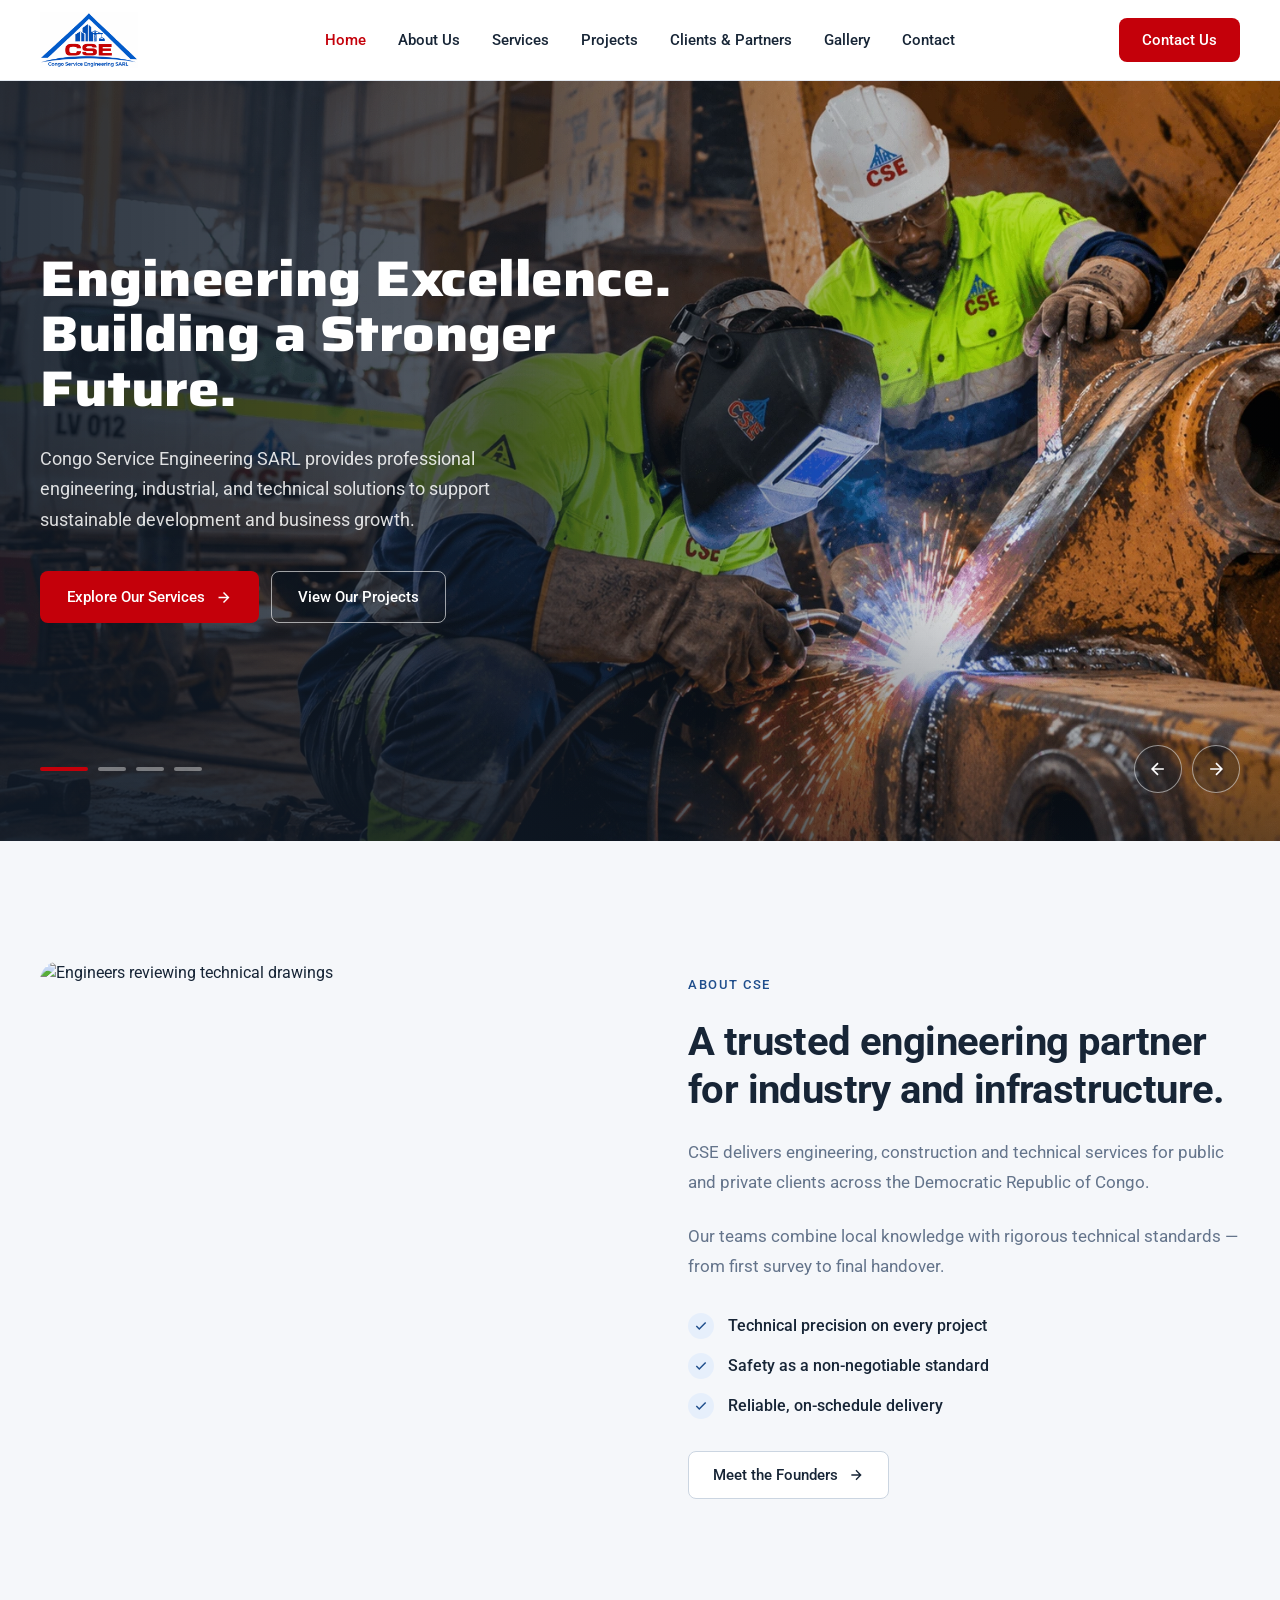
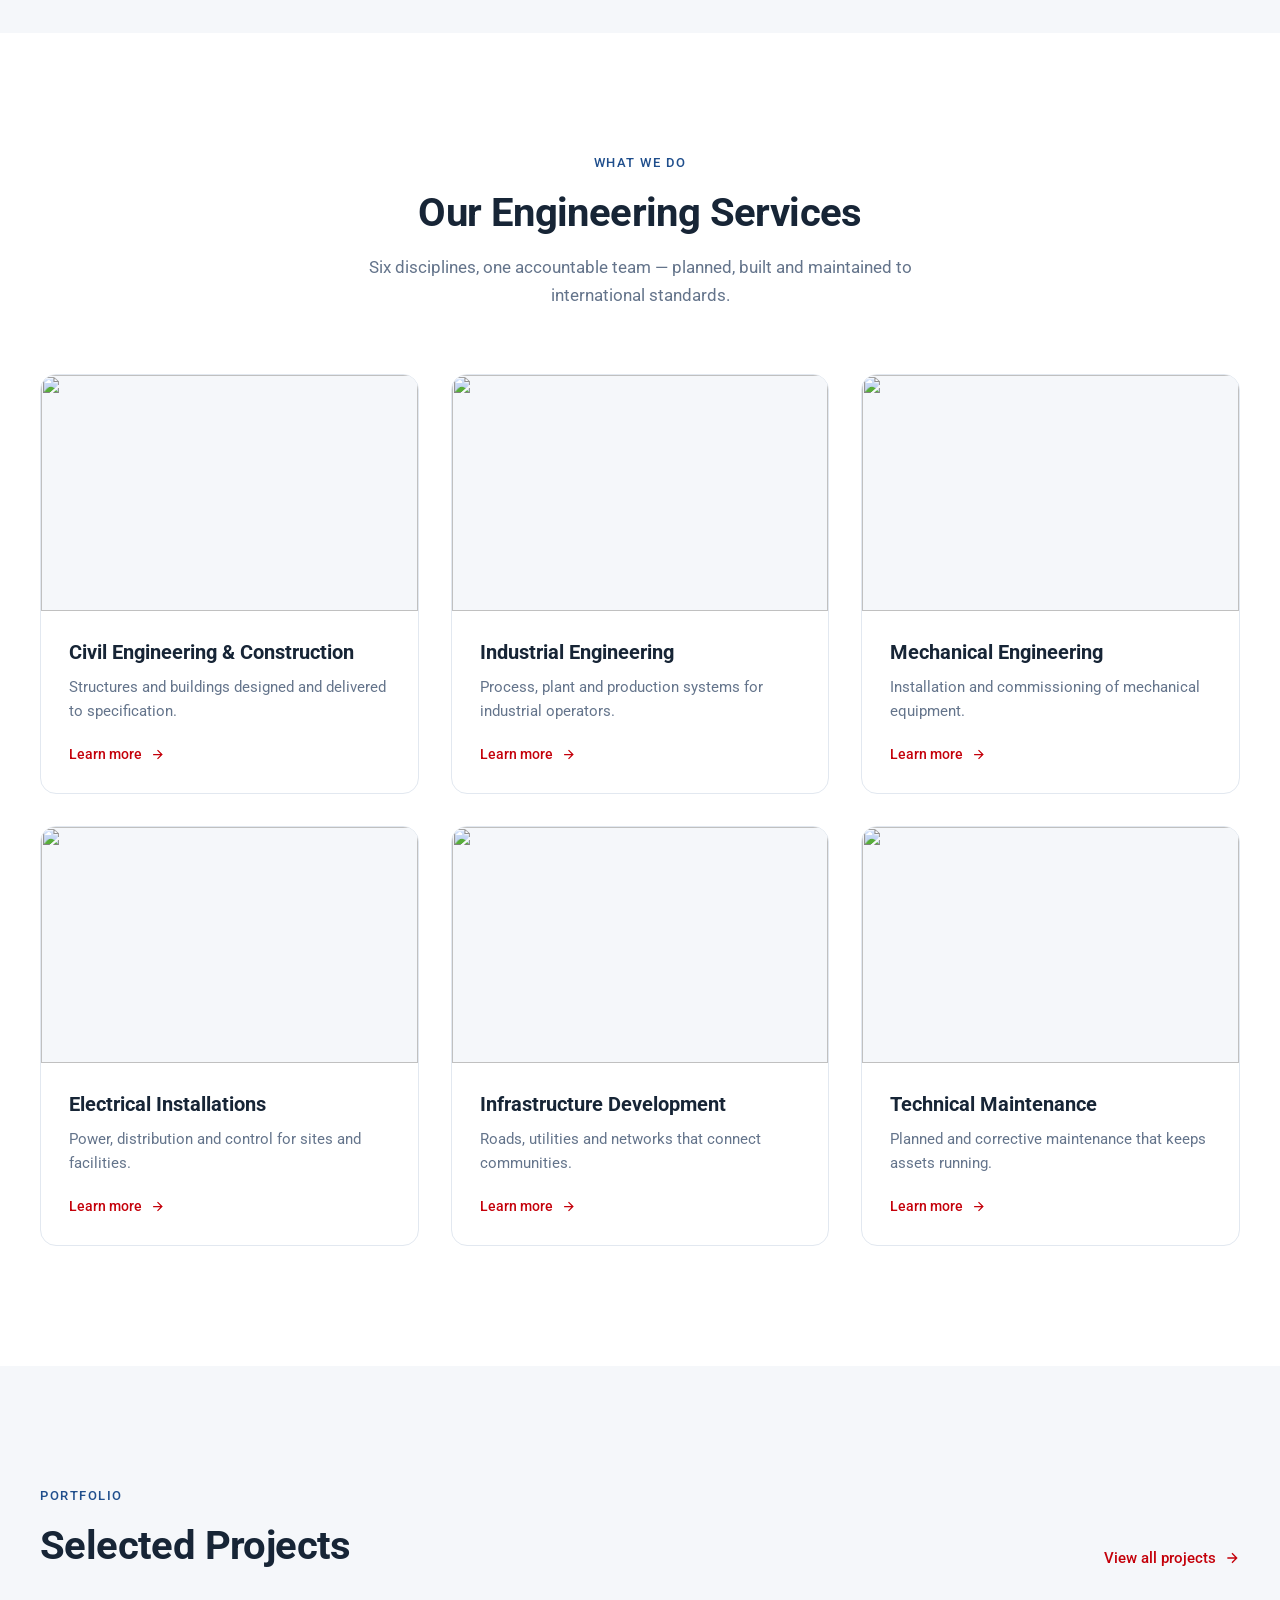
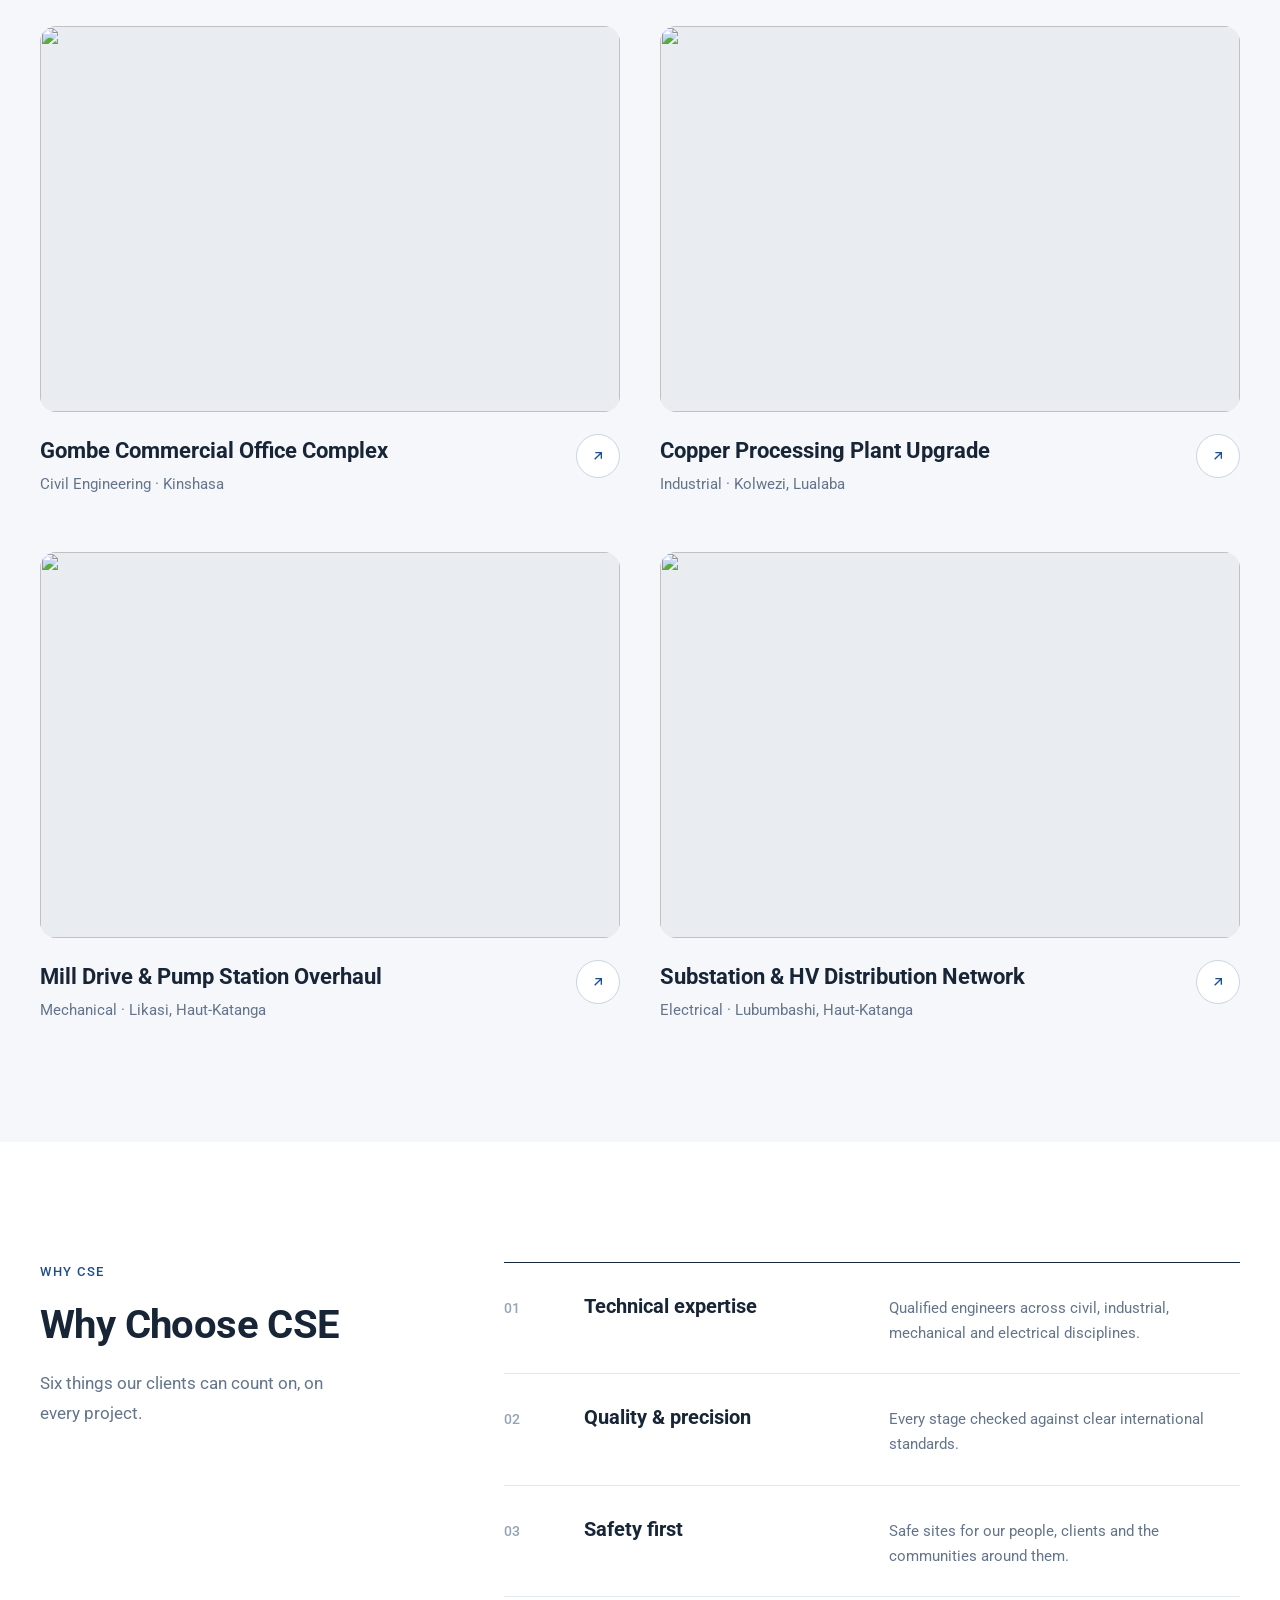
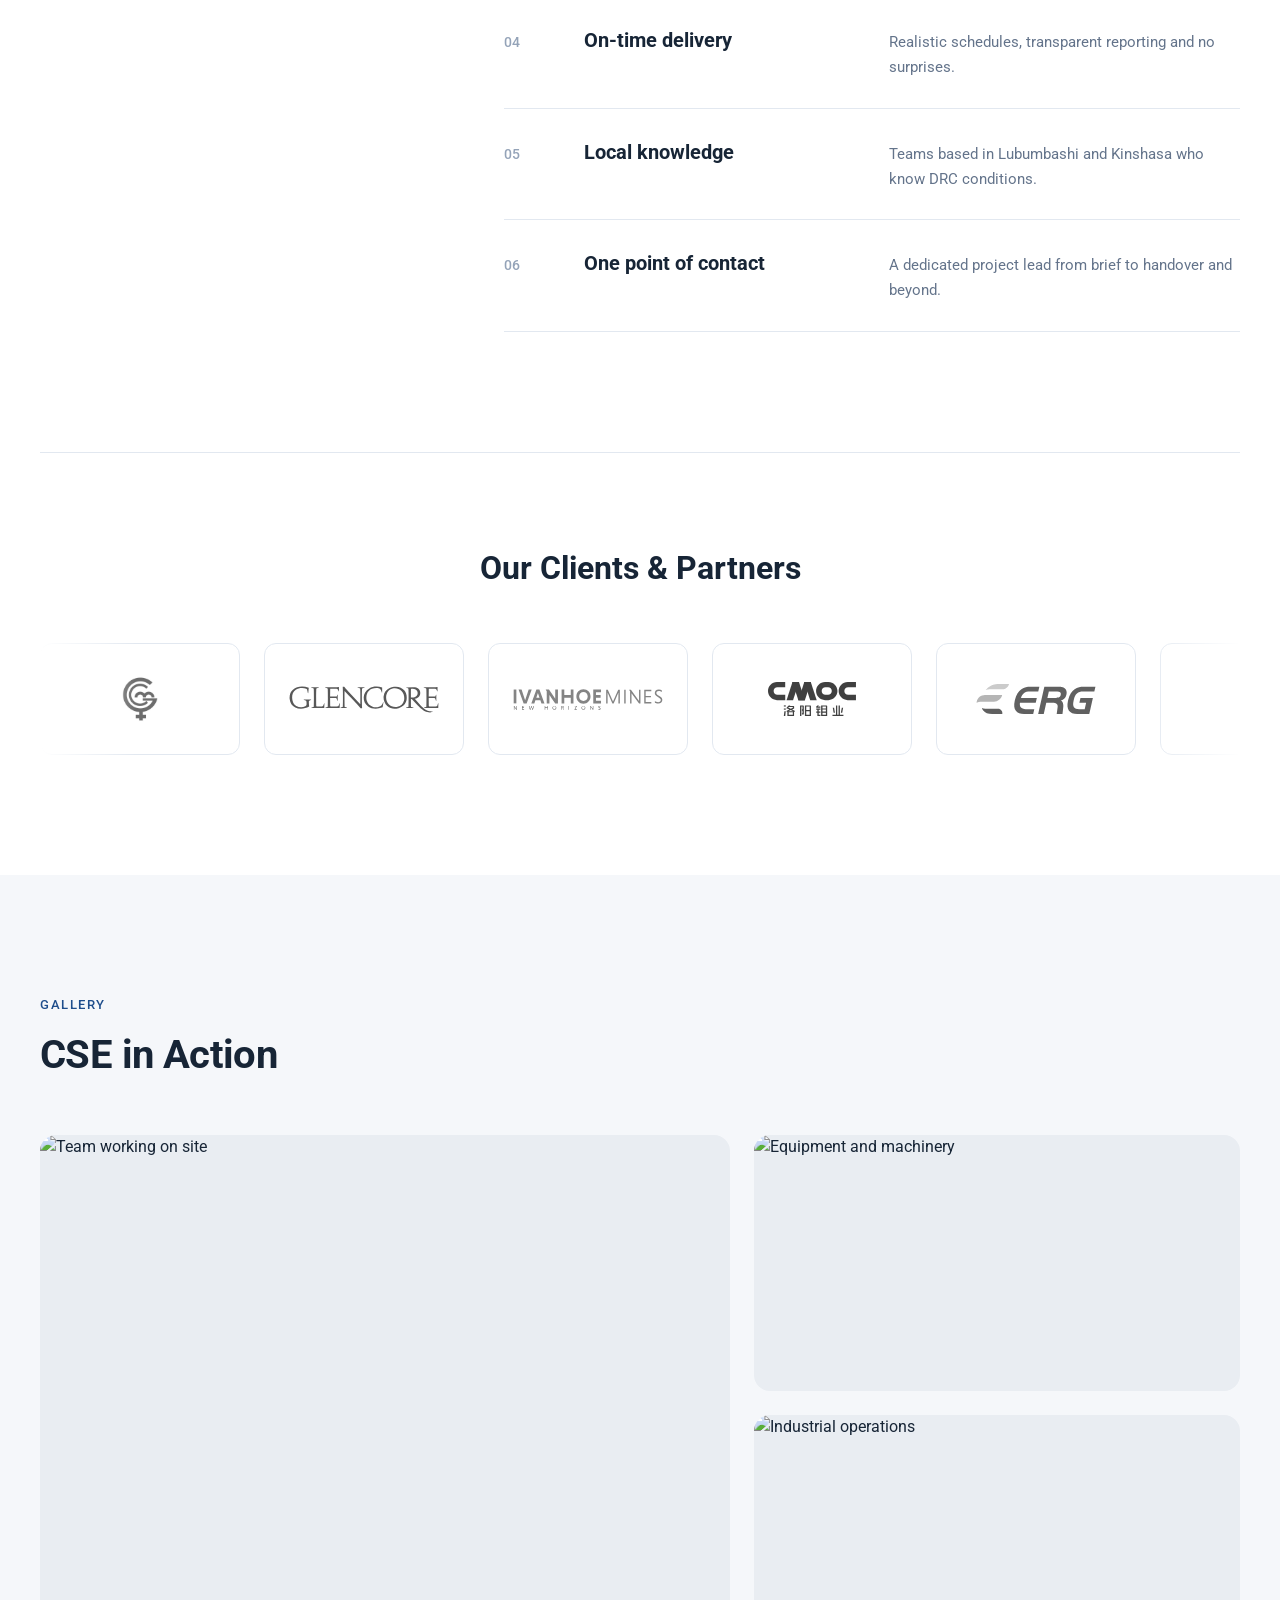
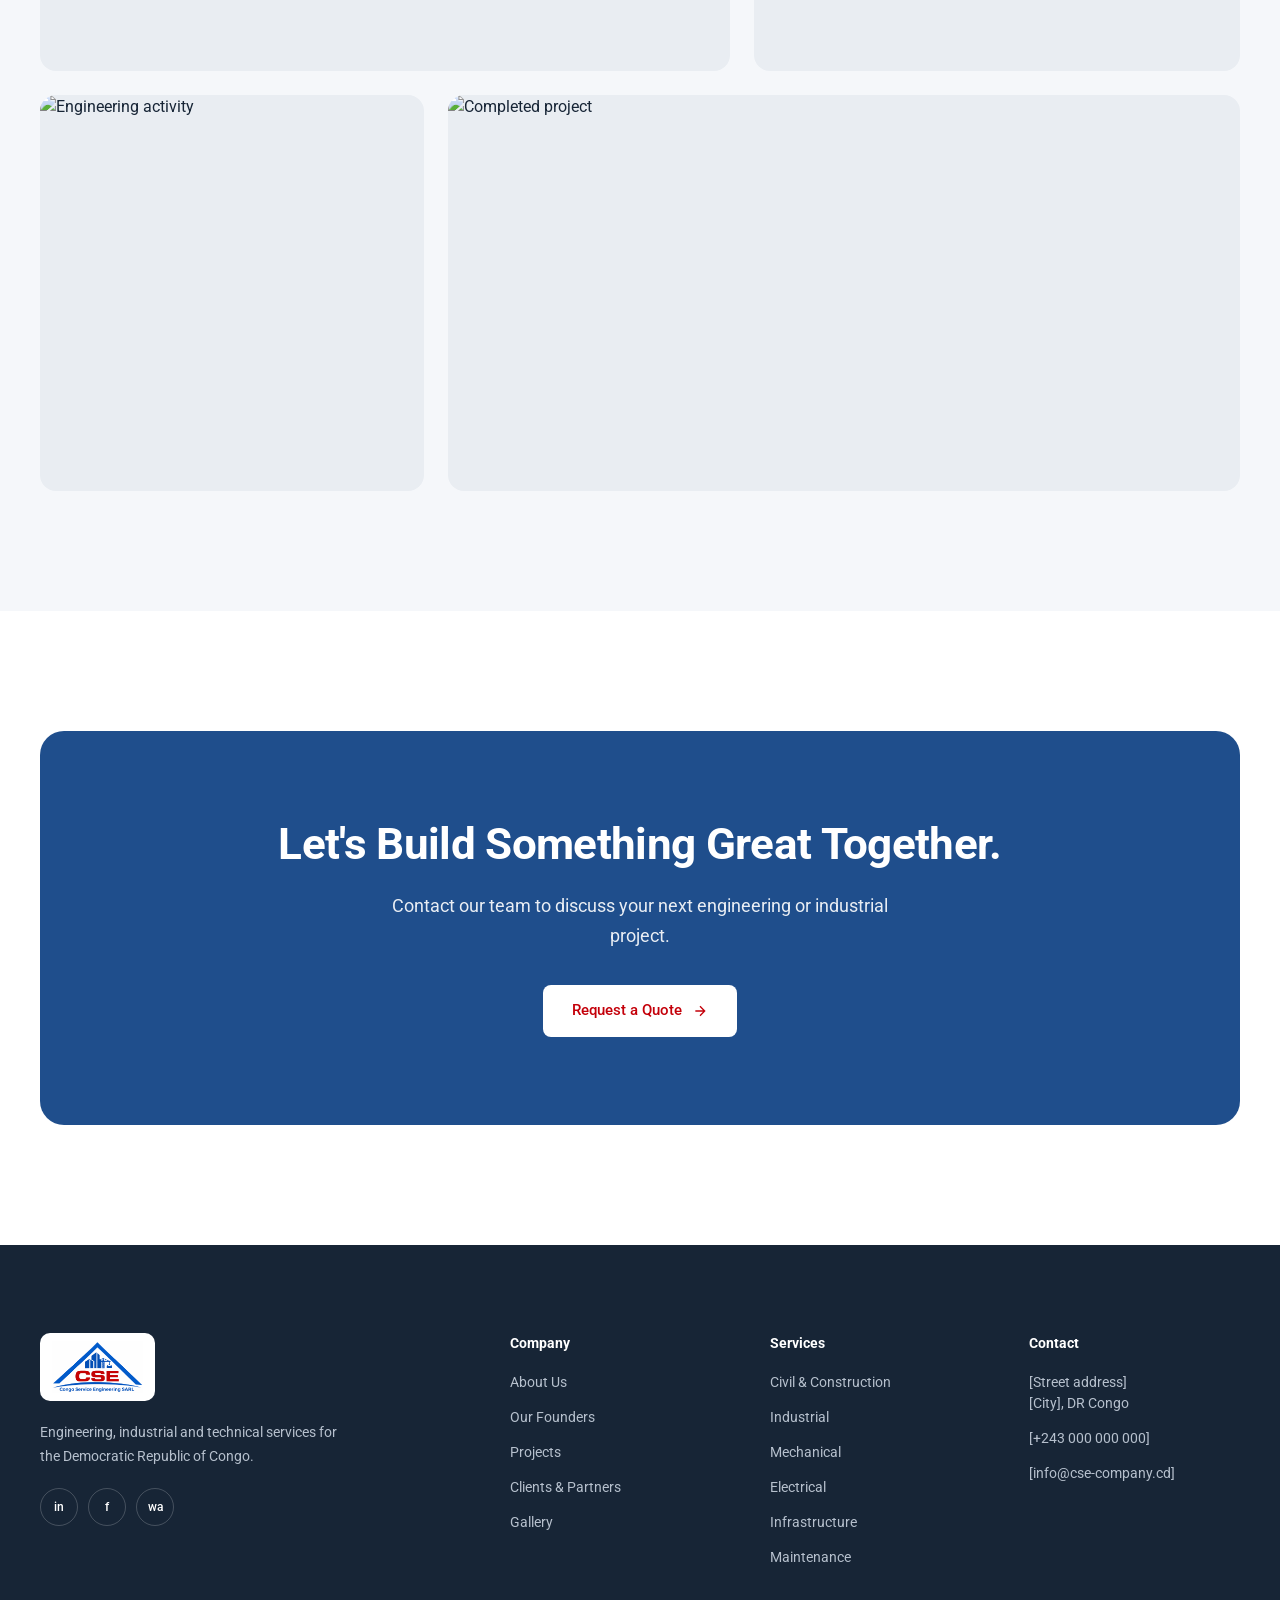
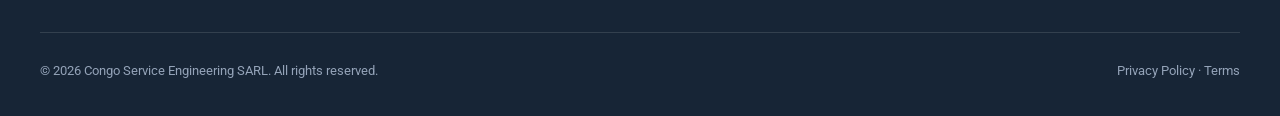
==== commit da774502: "added the slider" ====
--- a/index.html
+++ b/index.html
@@ -48,9 +48,22 @@
 
   <main id="main">
     <!-- Hero -->
-    <section class="hero">
-      <div class="hero__bg" aria-hidden="true">
-        <img src="https://images.pexels.com/photos/2138126/pexels-photo-2138126.jpeg?auto=compress&cs=tinysrgb&w=1920" alt="" fetchpriority="high">
+    <section class="hero" data-hero-slider aria-roledescription="carousel" aria-label="CSE at work">
+      <div class="hero__slides">
+        <div class="hero__track">
+          <figure class="hero__slide" aria-roledescription="slide" aria-label="1 of 4">
+            <img src="assets/images/slides/slide-1.webp" alt="CSE technicians welding heavy mining equipment in a workshop" fetchpriority="high">
+          </figure>
+          <figure class="hero__slide" aria-roledescription="slide" aria-label="2 of 4">
+            <img src="assets/images/slides/briefing.webp" alt="CSE engineers reviewing site plans at an open-pit mine" loading="lazy">
+          </figure>
+          <figure class="hero__slide" aria-roledescription="slide" aria-label="3 of 4">
+            <img src="assets/images/slides/inspection.webp" alt="CSE engineers inspecting a conveyor belt at a processing plant" loading="lazy">
+          </figure>
+          <figure class="hero__slide" aria-roledescription="slide" aria-label="4 of 4">
+            <img src="assets/images/slides/slide-2.webp" alt="CSE service truck lifting an engine from an excavator on a mine site" loading="lazy">
+          </figure>
+        </div>
       </div>
       <div class="container hero__inner">
         <div class="hero__content">
@@ -61,73 +74,24 @@
             <a class="btn btn-primary" href="services.html">Explore Our Services
               <svg width="17" height="17" viewBox="0 0 24 24" fill="none" stroke="currentColor" stroke-width="2" aria-hidden="true"><path d="M5 12h14M12 5l7 7-7 7"/></svg>
             </a>
-            <a class="btn btn-outline" href="projects.html">View Our Projects</a>
-          </div>
-          <div class="hero__media">
-            <img class="cover" src="https://images.pexels.com/photos/1216589/pexels-photo-1216589.jpeg?auto=compress&cs=tinysrgb&w=800" alt="Engineers on an industrial site" loading="lazy">
-          </div>
-        </div>
-        <div class="hero__art" aria-hidden="true">
-          <svg viewBox="0 0 400 440" fill="none">
-            <defs>
-              <pattern id="lat-h" width="14" height="14" patternUnits="userSpaceOnUse"><path d="M0 0L14 14M14 0L0 14" stroke="#1F4E8C" stroke-width="1"/></pattern>
-              <pattern id="lat-v" width="20" height="20" patternUnits="userSpaceOnUse"><path d="M0 0L20 20M20 0L0 20" stroke="#1F4E8C" stroke-width="1"/></pattern>
-            </defs>
-
-            <!-- ground -->
-            <path d="M10 420H390" stroke="#94A3B8" stroke-width="2"/>
-
-            <!-- building under construction -->
-            <g class="build">
-              <rect x="50" y="330" width="135" height="90" fill="#E6EFFB" opacity=".7"/>
-              <path d="M50 420V330M95 420V330M140 420V330M185 420V330" stroke="#1F4E8C" stroke-width="3"/>
-              <path d="M46 390H189M46 360H189M46 330H189" stroke="#1F4E8C" stroke-width="4"/>
-              <g fill="#fff" stroke="#1F4E8C" stroke-width="1">
-                <rect x="58" y="396" width="29" height="16"/><rect x="103" y="396" width="29" height="16"/><rect x="148" y="396" width="29" height="16"/>
-                <rect x="58" y="366" width="29" height="16"/><rect x="103" y="366" width="29" height="16"/><rect x="148" y="366" width="29" height="16"/>
-                <rect x="58" y="336" width="29" height="16"/><rect x="103" y="336" width="29" height="16"/>
-              </g>
-              <!-- unfinished top floor -->
-              <path d="M50 330V300M95 330V300M140 330V300M185 330V300M46 300H189" stroke="#1F4E8C" stroke-width="2" stroke-dasharray="5 4"/>
-              <g class="sparks">
-                <circle cx="185" cy="300" r="2.4" fill="#F59E0B"/>
-                <circle cx="190" cy="295" r="1.4" fill="#F59E0B"/>
-                <circle cx="181" cy="294" r="1.2" fill="#FBBF24"/>
-                <circle cx="191" cy="303" r="1" fill="#FBBF24"/>
-              </g>
-            </g>
-
-            <!-- beams waiting to be lifted -->
-            <g fill="#C4000A" opacity=".85">
-              <rect x="196" y="412" width="40" height="4" rx="1"/><rect x="200" y="416" width="40" height="4" rx="1"/>
-            </g>
-
-            <!-- tower crane -->
-            <rect x="250" y="60" width="20" height="360" fill="url(#lat-v)" stroke="#1F4E8C" stroke-width="2"/>
-            <rect x="238" y="412" width="44" height="8" rx="1" fill="#1F4E8C"/>
-            <path d="M250 60L260 22L270 60" stroke="#1F4E8C" stroke-width="2.5" stroke-linejoin="round"/>
-            <path d="M260 22L40 60M260 22L372 60" stroke="#1F4E8C" stroke-width="1.2"/>
-            <rect x="40" y="60" width="210" height="14" fill="url(#lat-h)" stroke="#1F4E8C" stroke-width="2"/>
-            <rect x="270" y="60" width="102" height="12" fill="url(#lat-h)" stroke="#1F4E8C" stroke-width="2"/>
-            <rect x="336" y="72" width="32" height="24" rx="1" fill="#1F4E8C"/>
-            <rect x="226" y="74" width="24" height="20" rx="2" fill="#fff" stroke="#1F4E8C" stroke-width="2"/>
-            <rect x="230" y="78" width="12" height="8" fill="#E6EFFB"/>
-            <circle class="beacon" cx="260" cy="17" r="4.5" fill="#C4000A"/>
-
-            <!-- trolley, cable and load -->
-            <g class="trolley">
-              <rect x="-10" y="74" width="20" height="7" rx="1.5" fill="#1F4E8C"/>
-              <rect class="cable" x="-0.75" y="81" width="1.5" height="100" fill="#172536"/>
-              <g class="hoist">
-                <g class="swing">
-                  <path d="M0 181v6a4 4 0 1 1-4 4" stroke="#172536" stroke-width="2" stroke-linecap="round"/>
-                  <path d="M-20 196L0 189L20 196" stroke="#172536" stroke-width="1.2"/>
-                  <rect x="-25" y="196" width="50" height="5" rx="1" fill="#C4000A"/>
-                  <rect x="-25" y="203" width="50" height="5" rx="1" fill="#C4000A"/>
-                </g>
-              </g>
-            </g>
-          </svg>
+            <a class="btn btn-outline btn-outline--light" href="projects.html">View Our Projects</a>
+          </div>
+        </div>
+      </div>
+      <div class="container hero__controls">
+        <div class="hero__dots" role="group" aria-label="Choose slide">
+          <button type="button" class="hero__dot" aria-label="Show slide 1"></button>
+          <button type="button" class="hero__dot" aria-label="Show slide 2"></button>
+          <button type="button" class="hero__dot" aria-label="Show slide 3"></button>
+          <button type="button" class="hero__dot" aria-label="Show slide 4"></button>
+        </div>
+        <div class="hero__arrows">
+          <button type="button" class="hero__arrow" data-dir="-1" aria-label="Previous slide">
+            <svg width="20" height="20" viewBox="0 0 24 24" fill="none" stroke="currentColor" stroke-width="2" aria-hidden="true"><path d="M19 12H5M12 19l-7-7 7-7"/></svg>
+          </button>
+          <button type="button" class="hero__arrow" data-dir="1" aria-label="Next slide">
+            <svg width="20" height="20" viewBox="0 0 24 24" fill="none" stroke="currentColor" stroke-width="2" aria-hidden="true"><path d="M5 12h14M12 5l7 7-7 7"/></svg>
+          </button>
         </div>
       </div>
     </section>
--- a/css/styles.css
+++ b/css/styles.css
@@ -146,82 +146,67 @@
 
 /* ---------- Home: hero ---------- */
 
-.hero { position: relative; overflow: hidden; }
-.hero__bg { position: absolute; inset: 0; }
-.hero__bg img { width: 100%; height: 100%; object-fit: cover; }
-.hero__bg::after {
-  content: ""; position: absolute; inset: 0;
-  background: linear-gradient(90deg, rgba(255,255,255,.97) 0%, rgba(255,255,255,.92) 45%, rgba(245,247,250,.78) 100%);
-}
+.hero { position: relative; overflow: hidden; background: var(--ink); color: #fff; }
+
+/* Sliding photo track: one full-bleed slide per photo, moved by translateX in main.js */
+.hero__slides { position: absolute; inset: 0; overflow: hidden; }
+.hero__track { display: flex; height: 100%; transition: transform .9s cubic-bezier(.65, 0, .35, 1); will-change: transform; }
+.hero__slide { flex: 0 0 100%; height: 100%; margin: 0; overflow: hidden; }
+.hero__slide img { width: 100%; height: 100%; object-fit: cover; transform: scale(1.06); transition: transform 7s ease-out; }
+.hero__slide.is-active img { transform: scale(1); }
+.hero__slides::after {
+  content: ""; position: absolute; inset: 0; pointer-events: none;
+  background:
+    linear-gradient(90deg, rgba(15,25,38,.88) 0%, rgba(15,25,38,.7) 40%, rgba(15,25,38,.15) 75%, rgba(15,25,38,.05) 100%),
+    linear-gradient(0deg, rgba(15,25,38,.55) 0%, rgba(15,25,38,0) 30%);
+}
+
 .hero__inner {
   position: relative;
-  padding-top: 136px; padding-bottom: 160px;
-  display: grid; grid-template-columns: minmax(0,7fr) minmax(0,5fr); gap: 80px; align-items: center;
-}
-.hero__content { display: flex; flex-direction: column; gap: 28px; }
+  min-height: min(760px, calc(100vh - var(--header-h)));
+  padding-top: 120px; padding-bottom: 168px;
+  display: flex; align-items: center;
+}
+.hero__content { display: flex; flex-direction: column; gap: 28px; max-width: 640px; }
 .hero__badge {
   display: none; align-self: flex-start;
-  font-size: 12px; font-weight: 500; color: var(--blue);
-  background: #EEF4FC; padding: 6px 12px; border-radius: 999px;
+  font-size: 12px; font-weight: 500; color: #fff;
+  background: rgba(255,255,255,.14); padding: 6px 12px; border-radius: 999px;
 }
 /* Saira Expanded ExtraBold: closest free match to the wide, squared lettering of the CSE logo */
 .hero h1 {
   font-family: 'Saira', 'Roboto', system-ui, sans-serif;
   font-stretch: 125%; font-variation-settings: 'wdth' 125;
   font-size: 50px; line-height: 1.1; letter-spacing: -0.01em; font-weight: 800;
-  text-wrap: balance;
-}
-.hero h1 span { color: #2D2B2B; }
-.hero p { font-size: 18px; line-height: 1.7; color: var(--muted); max-width: 500px; text-wrap: pretty; }
+  color: #fff; text-wrap: balance;
+}
+.hero h1 span { color: #fff; }
+.hero p { font-size: 18px; line-height: 1.7; color: rgba(255,255,255,.85); max-width: 500px; text-wrap: pretty; }
 .hero__actions { display: flex; flex-wrap: wrap; gap: 12px; margin-top: 8px; }
-.hero__media { display: none; }
-
-/* Hero motion: slow drift on the photo + a working crane */
-.hero__bg img, .hero__media img { animation: heroDrift 28s ease-in-out infinite alternate; }
-@keyframes heroDrift {
-  from { transform: scale(1.12) translate3d(-1.5%, 1%, 0); }
-  to   { transform: scale(1.02) translate3d(1.5%, -1%, 0); }
-}
-
-.hero__art { justify-self: end; width: 100%; max-width: 460px; }
-.hero__art svg { display: block; width: 100%; height: auto; overflow: visible; }
-
-.hero__art .trolley { animation: craneTrolley 22s ease-in-out infinite; }
-.hero__art .hoist   { animation: craneHoist 22s ease-in-out infinite; }
-.hero__art .cable   { transform-box: fill-box; transform-origin: 50% 0; animation: craneCable 22s ease-in-out infinite; }
-.hero__art .swing   { transform-box: fill-box; transform-origin: 50% 0; animation: craneSwing 4.5s ease-in-out infinite alternate; }
-.hero__art .beacon  { animation: beacon 1.6s steps(1, end) infinite; }
-.hero__art .sparks  { transform-box: fill-box; transform-origin: 30% 60%; animation: sparks .9s ease-out infinite; }
-
-/* Trolley x: 215 = pickup beside the mast, 118 = over the building */
-@keyframes craneTrolley {
-  0%, 20%   { transform: translateX(215px); }
-  42%, 70%  { transform: translateX(118px); }
-  92%, 100% { transform: translateX(215px); }
-}
-/* Hoist drop (px below the raised position): 203 = on the stack, 90 = top of building */
-@keyframes craneHoist {
-  0%, 6%    { transform: translateY(203px); }
-  20%, 42%  { transform: translateY(0); }
-  52%, 60%  { transform: translateY(90px); }
-  70%, 92%  { transform: translateY(0); }
-  100%      { transform: translateY(203px); }
-}
-@keyframes craneCable {
-  0%, 6%    { transform: scaleY(3.03); }
-  20%, 42%  { transform: scaleY(1); }
-  52%, 60%  { transform: scaleY(1.9); }
-  70%, 92%  { transform: scaleY(1); }
-  100%      { transform: scaleY(3.03); }
-}
-@keyframes craneSwing { from { transform: rotate(-2.5deg); } to { transform: rotate(2.5deg); } }
-@keyframes beacon { 0% { opacity: 1; } 50% { opacity: .15; } }
-@keyframes sparks {
-  0%   { opacity: 0; transform: scale(.6); }
-  15%  { opacity: 1; transform: scale(1.15); }
-  60%  { opacity: .2; transform: scale(.9); }
-  100% { opacity: 0; transform: scale(.6); }
-}
+.btn-outline--light { border-color: rgba(255,255,255,.6); color: #fff; }
+.btn-outline--light:hover { border-color: #fff; background: #fff; color: var(--ink); }
+
+/* Dots + arrows */
+.hero__controls {
+  position: absolute; left: 0; right: 0; bottom: 48px;
+  display: flex; align-items: center; justify-content: space-between; gap: 24px;
+}
+.hero__dots { display: flex; gap: 10px; }
+.hero__dot {
+  width: 28px; height: 4px; padding: 0; border: 0; border-radius: 2px; cursor: pointer;
+  background: rgba(255,255,255,.4); transition: width .3s, background-color .3s;
+}
+.hero__dot:hover { background: rgba(255,255,255,.7); }
+.hero__dot[aria-current="true"] { width: 48px; background: var(--red); }
+.hero__arrows { display: flex; gap: 10px; }
+.hero__arrow {
+  display: inline-flex; align-items: center; justify-content: center;
+  width: 48px; height: 48px; border-radius: 999px; cursor: pointer;
+  border: 1px solid rgba(255,255,255,.5); background: rgba(15,25,38,.25); color: #fff;
+  transition: background-color .2s, border-color .2s, color .2s;
+}
+.hero__arrow:hover { background: #fff; border-color: #fff; color: var(--ink); }
+.hero__dot:focus-visible, .hero__arrow:focus-visible { outline: 2px solid #fff; outline-offset: 3px; }
 
 /* ---------- Home: about ---------- */
 
@@ -572,8 +557,7 @@
 @media (max-width: 1024px) {
   :root { --gutter: 32px; }
   .section { padding: 96px 0; }
-  .hero__inner { grid-template-columns: 1fr; padding-top: 104px; padding-bottom: 120px; }
-  .hero__inner > div:last-child { display: none; }
+  .hero__inner { min-height: 0; padding-top: 104px; padding-bottom: 152px; }
   .about-grid, .why-grid, .history-grid { gap: 56px; }
   .service-grid, .project-grid { grid-template-columns: repeat(2, minmax(0,1fr)); }
   .why-grid, .history-grid { grid-template-columns: 1fr; }
@@ -604,8 +588,8 @@
   .section-head--center { margin-bottom: 32px; }
   .section-head--split { flex-direction: column; align-items: flex-start; gap: 16px; margin-bottom: 32px; }
 
-  .hero__bg { display: none; }
-  .hero__inner { padding-top: 40px; padding-bottom: 56px; gap: 0; }
+  .hero__slides::after { background: linear-gradient(180deg, rgba(15,25,38,.6) 0%, rgba(15,25,38,.82) 100%); }
+  .hero__inner { padding-top: 56px; padding-bottom: 96px; }
   .hero__content { gap: 20px; }
   .hero__badge { display: inline-block; }
   .hero h1 { font-size: 29px; line-height: 1.15; }
@@ -614,7 +598,8 @@
   .hero p { font-size: 16px; }
   .hero__actions { flex-direction: column; gap: 10px; margin-top: 6px; }
   .hero__actions .btn { width: 100%; font-size: 16px; }
-  .hero__media { display: block; aspect-ratio: 4 / 3; border-radius: 16px; overflow: hidden; margin-top: 16px; }
+  .hero__controls { bottom: 32px; }
+  .hero__arrows { display: none; }
 
   .about-grid { grid-template-columns: 1fr; gap: 32px; }
   .about-media { aspect-ratio: 4 / 3; }
@@ -697,9 +682,6 @@
   .marquee__track { animation: none; flex-wrap: wrap; justify-content: center; width: auto; padding-right: 0; }
   .marquee__track [aria-hidden="true"] { display: none; }
   .marquee { -webkit-mask-image: none; mask-image: none; }
-  .hero__bg img, .hero__media img, .hero__art * { animation: none !important; }
-  .hero__art .trolley { transform: translateX(118px); }
-  .hero__art .hoist { transform: translateY(40px); }
-  .hero__art .cable { transform: scaleY(1.4); }
+  .hero__slide img { transform: none; }
   * { transition: none !important; }
 }
